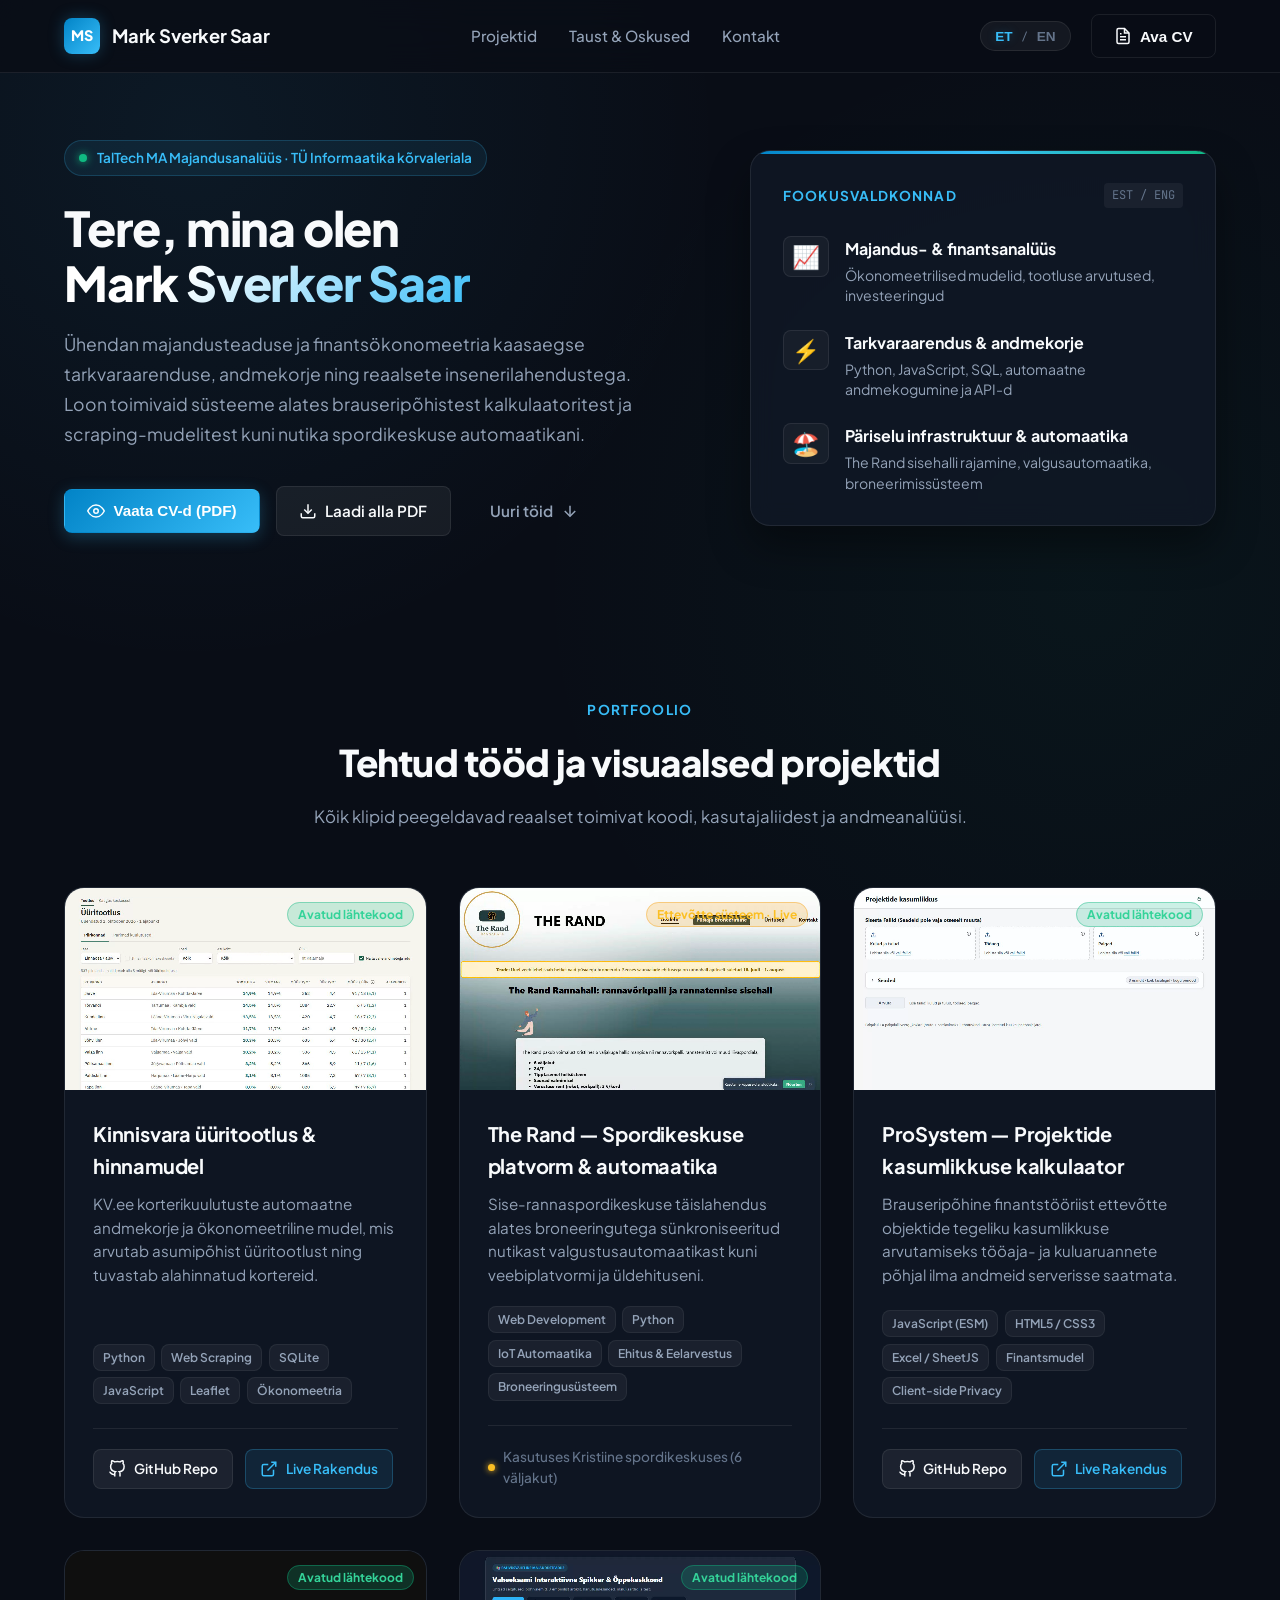
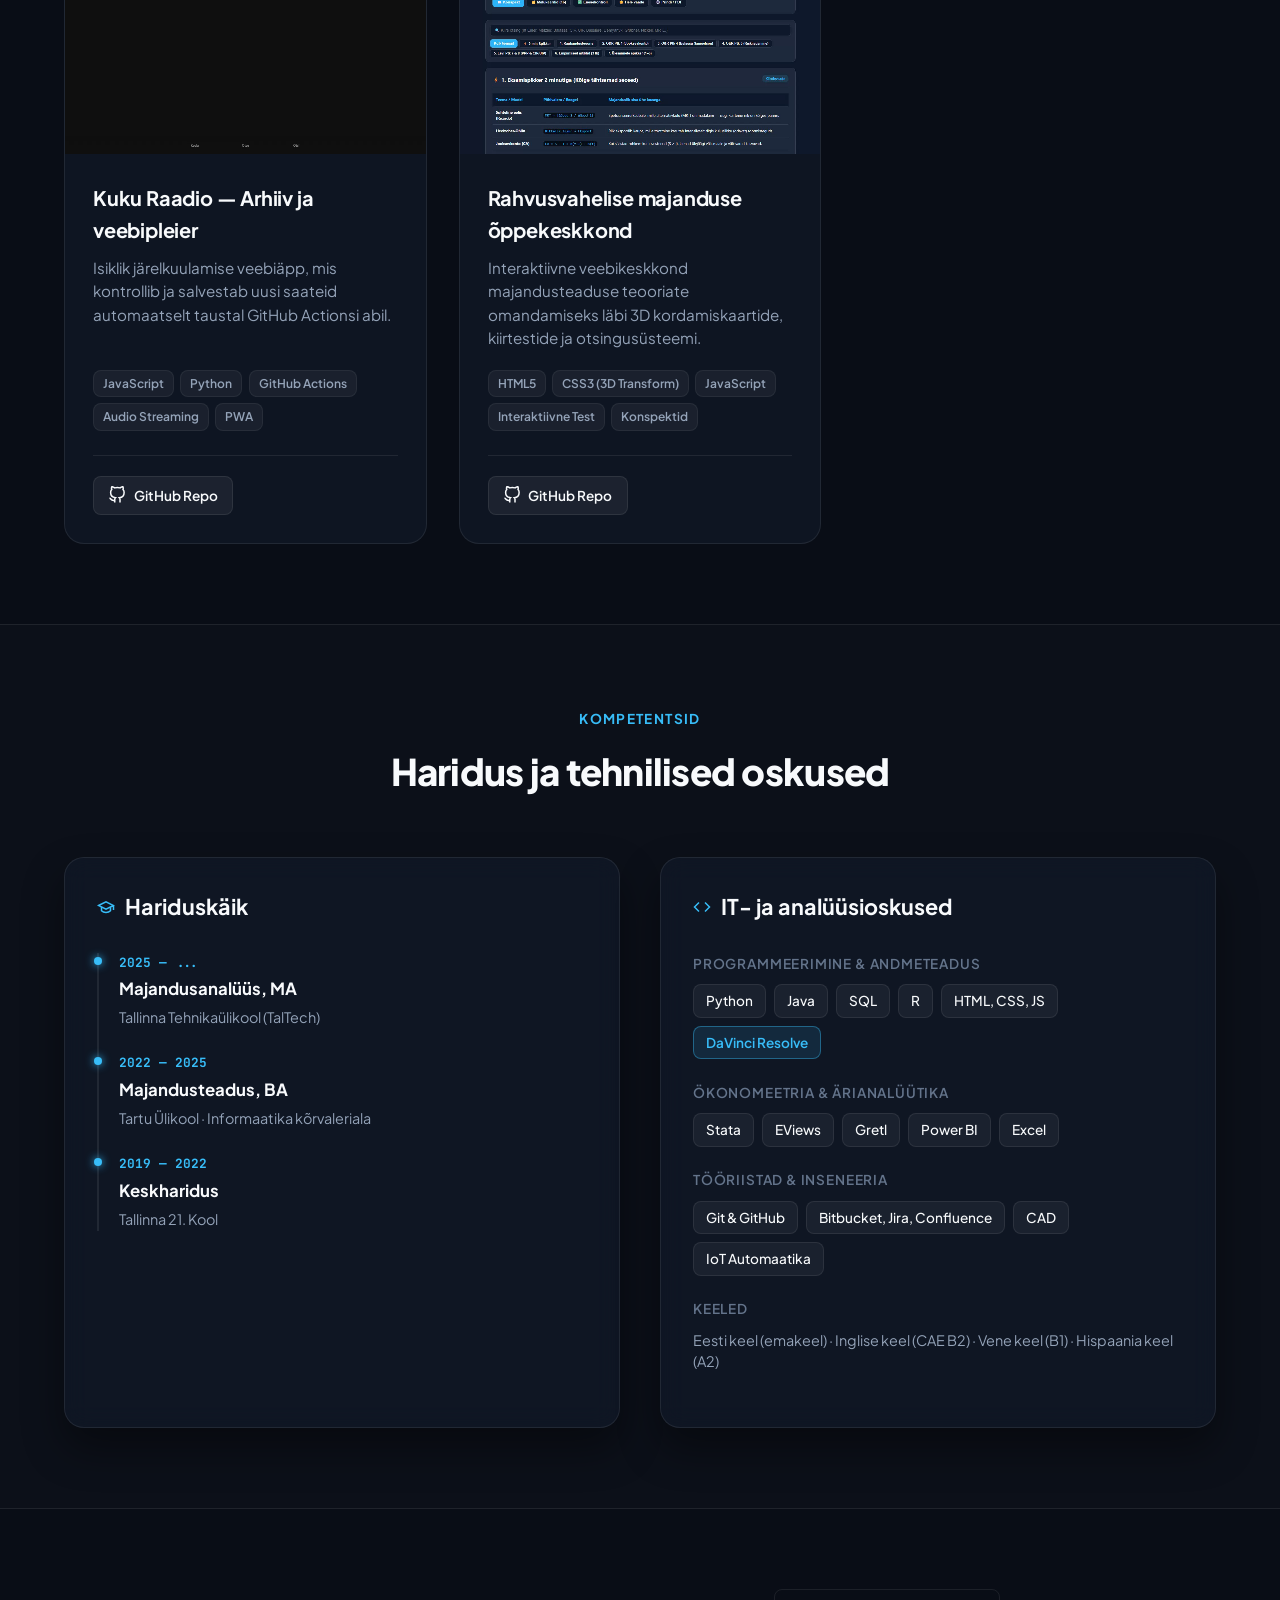
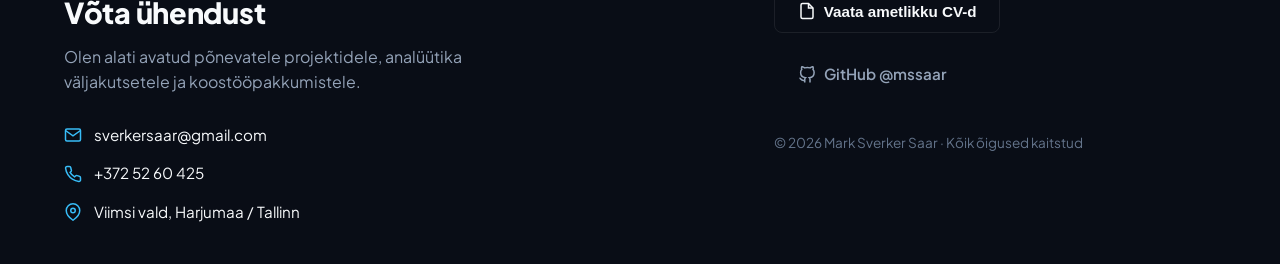
==== index.html @ cd098647 "Auto-sync (DESKTOP-F1CBJS8 2026-11-05 14:18)" ====
<!DOCTYPE html>
<html lang="et">
<head>
  <meta charset="UTF-8">
  <meta name="viewport" content="width=device-width, initial-scale=1.0">
  <meta name="description" content="Mark Sverker Saar — Majandusanalüüs, andmeteadus ja tarkvaraarendus. Portfoolio ja projektid.">
  <title>Mark Sverker Saar | Portfoolio & CV</title>
  
  <link rel="preconnect" href="https://fonts.googleapis.com">
  <link rel="preconnect" href="https://fonts.gstatic.com" crossorigin>
  <link href="https://fonts.googleapis.com/css2?family=Plus+Jakarta+Sans:wght@300;400;500;600;700;800&family=JetBrains+Mono:wght@400;500&display=swap" rel="stylesheet">
  
  <link rel="stylesheet" href="style.css">
</head>
<body>
  <!-- Header / Navigation -->
  <header class="site-header" id="navbar">
    <div class="container nav-container">
      <a href="#" class="brand-logo">
        <span class="logo-badge">MS</span>
        <span class="brand-text">Mark Sverker Saar</span>
      </a>

      <nav class="nav-links" id="navLinks">
        <a href="#projects" class="nav-link" data-i18n="navProjects">Projektid</a>
        <a href="#about" class="nav-link" data-i18n="navAbout">Taust & Oskused</a>
        <a href="#contact" class="nav-link" data-i18n="navContact">Kontakt</a>
      </nav>

      <div class="nav-actions">
        <!-- Language Switcher -->
        <div class="lang-switch" role="group" aria-label="Keelevalik">
          <button type="button" class="lang-btn active" id="btnLangET" onclick="setLanguage('et')">ET</button>
          <span class="lang-divider">/</span>
          <button type="button" class="lang-btn" id="btnLangEN" onclick="setLanguage('en')">EN</button>
        </div>

        <button type="button" class="btn btn-outline cv-nav-btn" onclick="openCvModal()">
          <svg class="icon" viewBox="0 0 24 24" fill="none" stroke="currentColor" stroke-width="2"><path d="M14 2H6a2 2 0 0 0-2 2v16a2 2 0 0 0 2 2h12a2 2 0 0 0 2-2V8z"></path><polyline points="14 2 14 8 20 8"></polyline><line x1="16" y1="13" x2="8" y2="13"></line><line x1="16" y1="17" x2="8" y2="17"></line><polyline points="10 9 9 9 8 9"></polyline></svg>
          <span data-i18n="navCv">Ava CV</span>
        </button>

        <button class="mobile-toggle" id="mobileToggle" aria-label="Menüü">
          <span></span><span></span><span></span>
        </button>
      </div>
    </div>
  </header>

  <!-- Hero Section -->
  <section class="hero-section">
    <div class="container hero-container">
      <div class="hero-content">
        <div class="status-pill">
          <span class="pulse-dot"></span>
          <span data-i18n="heroStatus">TalTech MA Majandusanalüüs · TÜ Informaatika kõrvaleriala</span>
        </div>
        
        <h1 class="hero-title">
          <span data-i18n="heroGreeting">Tere, mina olen</span><br>
          <span class="gradient-text">Mark Sverker Saar</span>
        </h1>

        <p class="hero-desc" data-i18n="heroBio">
          Ühendan majandusteaduse ja finantsökonomeetria kaasaegse tarkvaraarenduse, andmekorje ning reaalsete insenerilahendustega. Loon toimivaid süsteeme alates brauseripõhistest kalkulaatoritest ja scraping-mudelitest kuni nutika spordikeskuse automaatikani.
        </p>

        <div class="hero-cta">
          <button type="button" class="btn btn-primary" onclick="openCvModal()">
            <svg class="icon" viewBox="0 0 24 24" fill="none" stroke="currentColor" stroke-width="2"><path d="M1 12s4-8 11-8 11 8 11 8-4 8-11 8-11-8-11-8z"></path><circle cx="12" cy="12" r="3"></circle></svg>
            <span data-i18n="btnViewCv">Vaata CV-d (PDF)</span>
          </button>
          
          <a id="btnDownloadCv" href="Mark Sverker Saar CV.pdf" download class="btn btn-secondary">
            <svg class="icon" viewBox="0 0 24 24" fill="none" stroke="currentColor" stroke-width="2"><path d="M21 15v4a2 2 0 0 1-2 2H5a2 2 0 0 1-2-2v-4"></path><polyline points="7 10 12 15 17 10"></polyline><line x1="12" y1="15" x2="12" y2="3"></line></svg>
            <span data-i18n="btnDownloadCv">Laadi alla PDF</span>
          </a>

          <a href="#projects" class="btn btn-ghost">
            <span data-i18n="btnExploreProjects">Uuri töid</span>
            <svg class="icon" viewBox="0 0 24 24" fill="none" stroke="currentColor" stroke-width="2"><line x1="12" y1="5" x2="12" y2="19"></line><polyline points="19 12 12 19 5 12"></polyline></svg>
          </a>
        </div>
      </div>

      <!-- Quick Metrics Card -->
      <div class="hero-visual">
        <div class="glass-card stat-hero-card">
          <div class="stat-header">
            <span class="stat-tag" data-i18n="heroCardFocus">Fookusvaldkonnad</span>
            <span class="code-badge">EST / ENG</span>
          </div>
          <ul class="focus-list">
            <li>
              <div class="focus-icon">📈</div>
              <div>
                <strong data-i18n="focus1Title">Majandus- & finantsanalüüs</strong>
                <p data-i18n="focus1Desc">Ökonomeetrilised mudelid, tootluse arvutused, investeeringud</p>
              </div>
            </li>
            <li>
              <div class="focus-icon">⚡</div>
              <div>
                <strong data-i18n="focus2Title">Tarkvaraarendus & andmekorje</strong>
                <p data-i18n="focus2Desc">Python, JavaScript, SQL, automaatne andmekogumine ja API-d</p>
              </div>
            </li>
            <li>
              <div class="focus-icon">🏖️</div>
              <div>
                <strong data-i18n="focus3Title">Päriselu infrastruktuur & automaatika</strong>
                <p data-i18n="focus3Desc">The Rand sisehalli rajamine, valgusautomaatika, broneerimissüsteem</p>
              </div>
            </li>
          </ul>
        </div>
      </div>
    </div>
  </section>

  <!-- Projects Showcase Section -->
  <section class="projects-section" id="projects">
    <div class="container">
      <div class="section-header">
        <span class="section-tag" data-i18n="projSectionTag">Portfoolio</span>
        <h2 class="section-title" data-i18n="projSectionTitle">Tehtud tööd ja visuaalsed projektid</h2>
        <p class="section-subtitle" data-i18n="projSectionSubtitle">Kõik klipid peegeldavad reaalset toimivat koodi, kasutajaliidest ja andmeanalüüsi.</p>
      </div>

      <div class="projects-grid">

        <!-- 1. Kinnisvara üüritootlus -->
        <article class="project-card">
          <div class="project-media">
            <video autoplay loop muted playsinline poster="assets/videos/kinnisvara_tootlus_thumb.jpg">
              <source src="assets/videos/kinnisvara_tootlus.webm" type="video/webm">
              <source src="assets/videos/kinnisvara_tootlus.mp4" type="video/mp4">
            </video>
            <div class="media-overlay">
              <span class="badge badge-public" data-i18n="badgePublic">Avatud lähtekood</span>
            </div>
          </div>
          <div class="project-body">
            <h3 class="project-title" data-i18n="p1Title">Kinnisvara üüritootlus & hinnamudel</h3>
            <p class="project-desc" data-i18n="p1Desc">
              KV.ee korterikuulutuste automaatne andmekorje ja ökonomeetriline mudel, mis arvutab asumipõhist üüritootlust ning tuvastab alahinnatud kortereid.
            </p>
            <div class="tech-stack">
              <span class="tech-pill">Python</span>
              <span class="tech-pill">Web Scraping</span>
              <span class="tech-pill">SQLite</span>
              <span class="tech-pill">JavaScript</span>
              <span class="tech-pill">Leaflet</span>
              <span class="tech-pill">Ökonomeetria</span>
            </div>
            <div class="project-links">
              <a href="https://github.com/mssaar/kinnisvara-tootlus" target="_blank" rel="noopener noreferrer" class="card-btn card-btn-primary">
                <svg class="icon" viewBox="0 0 24 24" fill="none" stroke="currentColor" stroke-width="2"><path d="M9 19c-5 1.5-5-2.5-7-3m14 6v-3.87a3.37 3.37 0 0 0-.94-2.61c3.14-.35 6.44-1.54 6.44-7A5.44 5.44 0 0 0 20 4.77 5.07 5.07 0 0 0 19.91 1S18.73.65 16 2.48a13.38 13.38 0 0 0-7 0C6.27.65 5.09 1 5.09 1A5.07 5.07 0 0 0 5 4.77a5.44 5.44 0 0 0-1.5 3.78c0 5.42 3.3 6.61 6.44 7A3.37 3.37 0 0 0 9 18.13V22"></path></svg>
                <span>GitHub Repo</span>
              </a>
              <a href="https://mssaar.github.io/kinnisvara-tootlus/" target="_blank" rel="noopener noreferrer" class="card-btn card-btn-secondary">
                <svg class="icon" viewBox="0 0 24 24" fill="none" stroke="currentColor" stroke-width="2"><path d="M18 13v6a2 2 0 0 1-2 2H5a2 2 0 0 1-2-2V8a2 2 0 0 1 2-2h6"></path><polyline points="15 3 21 3 21 9"></polyline><line x1="10" y1="14" x2="21" y2="3"></line></svg>
                <span data-i18n="btnLiveDemo">Live Rakendus</span>
              </a>
            </div>
          </div>
        </article>

        <!-- 2. The Rand Rannahall -->
        <article class="project-card">
          <div class="project-media">
            <video autoplay loop muted playsinline poster="assets/videos/the_rand_thumb.jpg">
              <source src="assets/videos/the_rand.webm" type="video/webm">
              <source src="assets/videos/the_rand.mp4" type="video/mp4">
            </video>
            <div class="media-overlay">
              <span class="badge badge-private" data-i18n="badgePrivate">Ettevõtte süsteem · Live</span>
            </div>
          </div>
          <div class="project-body">
            <h3 class="project-title" data-i18n="p2Title">The Rand — Spordikeskuse platvorm & automaatika</h3>
            <p class="project-desc" data-i18n="p2Desc">
              Sise-rannaspordikeskuse täislahendus alates broneeringutega sünkroniseeritud nutikast valgustusautomaatikast kuni veebiplatvormi ja üldehituseni.
            </p>
            <div class="tech-stack">
              <span class="tech-pill">Web Development</span>
              <span class="tech-pill">Python</span>
              <span class="tech-pill">IoT Automaatika</span>
              <span class="tech-pill">Ehitus & Eelarvestus</span>
              <span class="tech-pill">Broneeringusüsteem</span>
            </div>
            <div class="project-links">
              <span class="status-indicator">
                <span class="dot-live"></span>
                <span data-i18n="theRandLive">Kasutuses Kristiine spordikeskuses (6 väljakut)</span>
              </span>
            </div>
          </div>
        </article>

        <!-- 3. ProSystem projektide kasumlikkus -->
        <article class="project-card">
          <div class="project-media">
            <video autoplay loop muted playsinline poster="assets/videos/prosystem_thumb.jpg">
              <source src="assets/videos/prosystem.webm" type="video/webm">
              <source src="assets/videos/prosystem.mp4" type="video/mp4">
            </video>
            <div class="media-overlay">
              <span class="badge badge-public" data-i18n="badgePublic">Avatud lähtekood</span>
            </div>
          </div>
          <div class="project-body">
            <h3 class="project-title" data-i18n="p3Title">ProSystem — Projektide kasumlikkuse kalkulaator</h3>
            <p class="project-desc" data-i18n="p3Desc">
              Brauseripõhine finantstööriist ettevõtte objektide tegeliku kasumlikkuse arvutamiseks tööaja- ja kuluaruannete põhjal ilma andmeid serverisse saatmata.
            </p>
            <div class="tech-stack">
              <span class="tech-pill">JavaScript (ESM)</span>
              <span class="tech-pill">HTML5 / CSS3</span>
              <span class="tech-pill">Excel / SheetJS</span>
              <span class="tech-pill">Finantsmudel</span>
              <span class="tech-pill">Client-side Privacy</span>
            </div>
            <div class="project-links">
              <a href="https://github.com/mssaar/prosystem-projektide-kasumlikkus" target="_blank" rel="noopener noreferrer" class="card-btn card-btn-primary">
                <svg class="icon" viewBox="0 0 24 24" fill="none" stroke="currentColor" stroke-width="2"><path d="M9 19c-5 1.5-5-2.5-7-3m14 6v-3.87a3.37 3.37 0 0 0-.94-2.61c3.14-.35 6.44-1.54 6.44-7A5.44 5.44 0 0 0 20 4.77 5.07 5.07 0 0 0 19.91 1S18.73.65 16 2.48a13.38 13.38 0 0 0-7 0C6.27.65 5.09 1 5.09 1A5.07 5.07 0 0 0 5 4.77a5.44 5.44 0 0 0-1.5 3.78c0 5.42 3.3 6.61 6.44 7A3.37 3.37 0 0 0 9 18.13V22"></path></svg>
                <span>GitHub Repo</span>
              </a>
              <a href="https://mssaar.github.io/prosystem-projektide-kasumlikkus/" target="_blank" rel="noopener noreferrer" class="card-btn card-btn-secondary">
                <svg class="icon" viewBox="0 0 24 24" fill="none" stroke="currentColor" stroke-width="2"><path d="M18 13v6a2 2 0 0 1-2 2H5a2 2 0 0 1-2-2V8a2 2 0 0 1 2-2h6"></path><polyline points="15 3 21 3 21 9"></polyline><line x1="10" y1="14" x2="21" y2="3"></line></svg>
                <span data-i18n="btnLiveDemo">Live Rakendus</span>
              </a>
            </div>
          </div>
        </article>

        <!-- 4. Kuku Raadio arhiiv -->
        <article class="project-card">
          <div class="project-media">
            <video autoplay loop muted playsinline poster="assets/videos/kuku_raadio_thumb.jpg">
              <source src="assets/videos/kuku_raadio.webm" type="video/webm">
              <source src="assets/videos/kuku_raadio.mp4" type="video/mp4">
            </video>
            <div class="media-overlay">
              <span class="badge badge-public" data-i18n="badgePublic">Avatud lähtekood</span>
            </div>
          </div>
          <div class="project-body">
            <h3 class="project-title" data-i18n="p4Title">Kuku Raadio — Arhiiv ja veebipleier</h3>
            <p class="project-desc" data-i18n="p4Desc">
              Isiklik järelkuulamise veebiäpp, mis kontrollib ja salvestab uusi saateid automaatselt taustal GitHub Actionsi abil.
            </p>
            <div class="tech-stack">
              <span class="tech-pill">JavaScript</span>
              <span class="tech-pill">Python</span>
              <span class="tech-pill">GitHub Actions</span>
              <span class="tech-pill">Audio Streaming</span>
              <span class="tech-pill">PWA</span>
            </div>
            <div class="project-links">
              <a href="https://github.com/mssaar/kuku-raadio" target="_blank" rel="noopener noreferrer" class="card-btn card-btn-primary">
                <svg class="icon" viewBox="0 0 24 24" fill="none" stroke="currentColor" stroke-width="2"><path d="M9 19c-5 1.5-5-2.5-7-3m14 6v-3.87a3.37 3.37 0 0 0-.94-2.61c3.14-.35 6.44-1.54 6.44-7A5.44 5.44 0 0 0 20 4.77 5.07 5.07 0 0 0 19.91 1S18.73.65 16 2.48a13.38 13.38 0 0 0-7 0C6.27.65 5.09 1 5.09 1A5.07 5.07 0 0 0 5 4.77a5.44 5.44 0 0 0-1.5 3.78c0 5.42 3.3 6.61 6.44 7A3.37 3.37 0 0 0 9 18.13V22"></path></svg>
                <span>GitHub Repo</span>
              </a>
            </div>
          </div>
        </article>

        <!-- 5. Rahvusvaheline majandus -->
        <article class="project-card">
          <div class="project-media">
            <video autoplay loop muted playsinline poster="assets/videos/international_economics_thumb.jpg">
              <source src="assets/videos/international_economics.webm" type="video/webm">
              <source src="assets/videos/international_economics.mp4" type="video/mp4">
            </video>
            <div class="media-overlay">
              <span class="badge badge-public" data-i18n="badgePublic">Avatud lähtekood</span>
            </div>
          </div>
          <div class="project-body">
            <h3 class="project-title" data-i18n="p5Title">Rahvusvahelise majanduse õppekeskkond</h3>
            <p class="project-desc" data-i18n="p5Desc">
              Interaktiivne veebikeskkond majandusteaduse teooriate omandamiseks läbi 3D kordamiskaartide, kiirtestide ja otsingusüsteemi.
            </p>
            <div class="tech-stack">
              <span class="tech-pill">HTML5</span>
              <span class="tech-pill">CSS3 (3D Transform)</span>
              <span class="tech-pill">JavaScript</span>
              <span class="tech-pill">Interaktiivne Test</span>
              <span class="tech-pill">Konspektid</span>
            </div>
            <div class="project-links">
              <a href="https://github.com/mssaar/International-Economics" target="_blank" rel="noopener noreferrer" class="card-btn card-btn-primary">
                <svg class="icon" viewBox="0 0 24 24" fill="none" stroke="currentColor" stroke-width="2"><path d="M9 19c-5 1.5-5-2.5-7-3m14 6v-3.87a3.37 3.37 0 0 0-.94-2.61c3.14-.35 6.44-1.54 6.44-7A5.44 5.44 0 0 0 20 4.77 5.07 5.07 0 0 0 19.91 1S18.73.65 16 2.48a13.38 13.38 0 0 0-7 0C6.27.65 5.09 1 5.09 1A5.07 5.07 0 0 0 5 4.77a5.44 5.44 0 0 0-1.5 3.78c0 5.42 3.3 6.61 6.44 7A3.37 3.37 0 0 0 9 18.13V22"></path></svg>
                <span>GitHub Repo</span>
              </a>
            </div>
          </div>
        </article>

      </div>
    </div>
  </section>

  <!-- Background, Skills & Education -->
  <section class="about-section" id="about">
    <div class="container">
      <div class="section-header">
        <span class="section-tag" data-i18n="aboutTag">Kompetentsid</span>
        <h2 class="section-title" data-i18n="aboutTitle">Haridus ja tehnilised oskused</h2>
      </div>

      <div class="about-grid">
        <!-- Education Card -->
        <div class="glass-card about-card">
          <h3 class="about-card-title">
            <svg class="icon" viewBox="0 0 24 24" fill="none" stroke="currentColor" stroke-width="2"><path d="M22 10v6M2 10l10-5 10 5-10 5z"></path><path d="M6 12v5c3 3 9 3 12 0v-5"></path></svg>
            <span data-i18n="eduTitle">Hariduskäik</span>
          </h3>
          <div class="timeline">
            <div class="timeline-item">
              <div class="timeline-year">2025 — ...</div>
              <h4 data-i18n="edu1Degree">Majandusanalüüs, MA</h4>
              <p class="timeline-place">Tallinna Tehnikaülikool (TalTech)</p>
            </div>
            <div class="timeline-item">
              <div class="timeline-year">2022 — 2025</div>
              <h4 data-i18n="edu2Degree">Majandusteadus, BA</h4>
              <p class="timeline-place" data-i18n="edu2Place">Tartu Ülikool · Informaatika kõrvaleriala</p>
            </div>
            <div class="timeline-item">
              <div class="timeline-year">2019 — 2022</div>
              <h4 data-i18n="edu3School">Keskharidus</h4>
              <p class="timeline-place">Tallinna 21. Kool</p>
            </div>
          </div>
        </div>

        <!-- Skills Card -->
        <div class="glass-card about-card">
          <h3 class="about-card-title">
            <svg class="icon" viewBox="0 0 24 24" fill="none" stroke="currentColor" stroke-width="2"><polyline points="16 18 22 12 16 6"></polyline><polyline points="8 6 2 12 8 18"></polyline></svg>
            <span data-i18n="skillsTitle">IT- ja analüüsioskused</span>
          </h3>
          
          <div class="skills-block">
            <h5 data-i18n="skillCatProg">Programmeerimine & Andmeteadus</h5>
            <div class="skill-tags">
              <span class="skill-chip">Python</span>
              <span class="skill-chip">Java</span>
              <span class="skill-chip">SQL</span>
              <span class="skill-chip">R</span>
              <span class="skill-chip">HTML, CSS, JS</span>
              <span class="skill-chip highlight">DaVinci Resolve</span>
            </div>
          </div>

          <div class="skills-block">
            <h5 data-i18n="skillCatEcon">Ökonomeetria & Ärianalüütika</h5>
            <div class="skill-tags">
              <span class="skill-chip">Stata</span>
              <span class="skill-chip">EViews</span>
              <span class="skill-chip">Gretl</span>
              <span class="skill-chip">Power BI</span>
              <span class="skill-chip">Excel</span>
            </div>
          </div>

          <div class="skills-block">
            <h5 data-i18n="skillCatTools">Tööriistad & Inseneeria</h5>
            <div class="skill-tags">
              <span class="skill-chip">Git & GitHub</span>
              <span class="skill-chip">Bitbucket, Jira, Confluence</span>
              <span class="skill-chip">CAD</span>
              <span class="skill-chip">IoT Automaatika</span>
            </div>
          </div>

          <div class="skills-block">
            <h5 data-i18n="skillCatLang">Keeled</h5>
            <p class="lang-text" data-i18n="langList">Eesti keel (emakeel) · Inglise keel (CAE B2) · Vene keel (B1) · Hispaania keel (A2)</p>
          </div>
        </div>
      </div>
    </div>
  </section>

  <!-- Contact Footer -->
  <footer class="site-footer" id="contact">
    <div class="container footer-container">
      <div class="footer-left">
        <h3 class="footer-heading" data-i18n="footerHeading">Võta ühendust</h3>
        <p class="footer-sub" data-i18n="footerSub">Olen alati avatud põnevatele projektidele, analüütika väljakutsetele ja koostööpakkumistele.</p>
        
        <div class="contact-items">
          <a href="mailto:sverkersaar@gmail.com" class="contact-link">
            <svg class="icon" viewBox="0 0 24 24" fill="none" stroke="currentColor" stroke-width="2"><path d="M4 4h16c1.1 0 2 .9 2 2v12c0 1.1-.9 2-2 2H4c-1.1 0-2-.9-2-2V6c0-1.1.9-2 2-2z"></path><polyline points="22,6 12,13 2,6"></polyline></svg>
            <span>sverkersaar@gmail.com</span>
          </a>
          <a href="tel:+3725260425" class="contact-link">
            <svg class="icon" viewBox="0 0 24 24" fill="none" stroke="currentColor" stroke-width="2"><path d="M22 16.92v3a2 2 0 0 1-2.18 2 19.79 19.79 0 0 1-8.63-3.07 19.5 19.5 0 0 1-6-6 19.79 19.79 0 0 1-3.07-8.67A2 2 0 0 1 4.11 2h3a2 2 0 0 1 2 1.72 12.84 12.84 0 0 0 .7 2.81 2 2 0 0 1-.45 2.11L8.09 9.91a16 16 0 0 0 6 6l1.27-1.27a2 2 0 0 1 2.11-.45 12.84 12.84 0 0 0 2.81.7A2 2 0 0 1 22 16.92z"></path></svg>
            <span>+372 52 60 425</span>
          </a>
          <span class="contact-link">
            <svg class="icon" viewBox="0 0 24 24" fill="none" stroke="currentColor" stroke-width="2"><path d="M21 10c0 7-9 13-9 13s-9-6-9-13a9 9 0 0 1 18 0z"></path><circle cx="12" cy="10" r="3"></circle></svg>
            <span>Viimsi vald, Harjumaa / Tallinn</span>
          </span>
        </div>
      </div>

      <div class="footer-right">
        <div class="footer-buttons">
          <button type="button" class="btn btn-outline" onclick="openCvModal()">
            <svg class="icon" viewBox="0 0 24 24" fill="none" stroke="currentColor" stroke-width="2"><path d="M14 2H6a2 2 0 0 0-2 2v16a2 2 0 0 0 2 2h12a2 2 0 0 0 2-2V8z"></path><polyline points="14 2 14 8 20 8"></polyline></svg>
            <span data-i18n="footerViewCv">Vaata ametlikku CV-d</span>
          </button>
          <a href="https://github.com/mssaar" target="_blank" rel="noopener noreferrer" class="btn btn-ghost">
            <svg class="icon" viewBox="0 0 24 24" fill="none" stroke="currentColor" stroke-width="2"><path d="M9 19c-5 1.5-5-2.5-7-3m14 6v-3.87a3.37 3.37 0 0 0-.94-2.61c3.14-.35 6.44-1.54 6.44-7A5.44 5.44 0 0 0 20 4.77 5.07 5.07 0 0 0 19.91 1S18.73.65 16 2.48a13.38 13.38 0 0 0-7 0C6.27.65 5.09 1 5.09 1A5.07 5.07 0 0 0 5 4.77a5.44 5.44 0 0 0-1.5 3.78c0 5.42 3.3 6.61 6.44 7A3.37 3.37 0 0 0 9 18.13V22"></path></svg>
            <span>GitHub @mssaar</span>
          </a>
        </div>
        <p class="copyright">© 2026 Mark Sverker Saar · Kõik õigused kaitstud</p>
      </div>
    </div>
  </footer>

  <!-- CV Interactive Modal -->
  <div class="modal-backdrop" id="cvModal" onclick="handleBackdropClick(event)">
    <div class="modal-dialog">
      <div class="modal-header">
        <div class="modal-title-group">
          <h3 class="modal-title" id="cvModalTitle">Mark Sverker Saar — Curriculum Vitae</h3>
          <span class="modal-badge" id="cvModalLangBadge">Eesti keel (1 lk)</span>
        </div>
        
        <div class="modal-actions">
          <div class="modal-lang-toggle">
            <button type="button" class="btn-sub active" id="modalCvEt" onclick="switchCvLang('et')">ET</button>
            <button type="button" class="btn-sub" id="modalCvEn" onclick="switchCvLang('en')">EN</button>
          </div>

          <a id="modalDownloadBtn" href="Mark Sverker Saar CV.pdf" download class="btn-icon" title="Laadi alla PDF">
            <svg class="icon" viewBox="0 0 24 24" fill="none" stroke="currentColor" stroke-width="2"><path d="M21 15v4a2 2 0 0 1-2 2H5a2 2 0 0 1-2-2v-4"></path><polyline points="7 10 12 15 17 10"></polyline><line x1="12" y1="15" x2="12" y2="3"></line></svg>
          </a>

          <button type="button" class="btn-icon close-btn" onclick="closeCvModal()" title="Sulge">
            <svg class="icon" viewBox="0 0 24 24" fill="none" stroke="currentColor" stroke-width="2"><line x1="18" y1="6" x2="6" y2="18"></line><line x1="6" y1="6" x2="18" y2="18"></line></svg>
          </button>
        </div>
      </div>

      <div class="modal-body">
        <iframe id="cvIframe" src="Mark Sverker Saar CV.pdf" title="CV Eelvaade"></iframe>
      </div>
    </div>
  </div>

  <script src="app.js"></script>
</body>
</html>
---- style.css ----
/* ==========================================================================
   Mark Sverker Saar — Portfolio & Showcase Stylesheet
   Modern Glassmorphism & High-Performance Visual Layout
   ========================================================================== */

:root {
  --bg-dark: #090d16;
  --bg-card: rgba(17, 24, 39, 0.75);
  --bg-card-hover: rgba(30, 41, 59, 0.85);
  --border-subtle: rgba(255, 255, 255, 0.08);
  --border-hover: rgba(56, 189, 248, 0.3);
  
  --primary: #38bdf8;
  --primary-hover: #0284c7;
  --primary-glow: rgba(56, 189, 248, 0.25);
  --accent: #10b981;
  --accent-glow: rgba(16, 185, 129, 0.2);
  
  --text-main: #f8fafc;
  --text-muted: #94a3b8;
  --text-dim: #64748b;
  
  --font-sans: 'Plus Jakarta Sans', -apple-system, BlinkMacSystemFont, 'Segoe UI', Roboto, sans-serif;
  --font-mono: 'JetBrains Mono', monospace;
  
  --radius-sm: 8px;
  --radius-md: 14px;
  --radius-lg: 20px;
  --radius-full: 9999px;
  
  --transition: all 0.25s cubic-bezier(0.16, 1, 0.3, 1);
}

*, *::before, *::after {
  box-sizing: border-box;
  margin: 0;
  padding: 0;
}

html {
  scroll-behavior: smooth;
  font-family: var(--font-sans);
  background-color: var(--bg-dark);
  color: var(--text-main);
  line-height: 1.6;
}

body {
  min-height: 100vh;
  position: relative;
  overflow-x: hidden;
  background-image: 
    radial-gradient(circle at 15% 15%, rgba(56, 189, 248, 0.07) 0%, transparent 40%),
    radial-gradient(circle at 85% 65%, rgba(16, 185, 129, 0.05) 0%, transparent 45%);
  background-attachment: fixed;
}

.container {
  width: 100%;
  max-width: 1200px;
  margin: 0 auto;
  padding: 0 1.5rem;
}

/* ==========================================================================
   Header & Navbar
   ========================================================================== */

.site-header {
  position: fixed;
  top: 0;
  left: 0;
  right: 0;
  z-index: 100;
  backdrop-filter: blur(16px);
  -webkit-backdrop-filter: blur(16px);
  background: rgba(9, 13, 22, 0.8);
  border-bottom: 1px solid var(--border-subtle);
  transition: var(--transition);
}

.nav-container {
  display: flex;
  align-items: center;
  justify-content: space-between;
  height: 72px;
}

.brand-logo {
  display: flex;
  align-items: center;
  gap: 0.75rem;
  text-decoration: none;
  color: var(--text-main);
  font-weight: 700;
  font-size: 1.15rem;
  letter-spacing: -0.01em;
}

.logo-badge {
  display: inline-flex;
  align-items: center;
  justify-content: center;
  width: 36px;
  height: 36px;
  border-radius: var(--radius-sm);
  background: linear-gradient(135deg, #0284c7, #38bdf8);
  color: #fff;
  font-weight: 800;
  font-size: 0.9rem;
  box-shadow: 0 0 16px var(--primary-glow);
}

.brand-text {
  transition: var(--transition);
}

.brand-logo:hover .brand-text {
  color: var(--primary);
}

.nav-links {
  display: flex;
  align-items: center;
  gap: 2rem;
}

.nav-link {
  text-decoration: none;
  color: var(--text-muted);
  font-size: 0.95rem;
  font-weight: 500;
  transition: var(--transition);
  position: relative;
  padding: 0.25rem 0;
}

.nav-link:hover, .nav-link.active {
  color: var(--text-main);
}

.nav-link::after {
  content: '';
  position: absolute;
  bottom: 0;
  left: 0;
  width: 0;
  height: 2px;
  background: var(--primary);
  transition: var(--transition);
  border-radius: var(--radius-full);
}

.nav-link:hover::after {
  width: 100%;
}

.nav-actions {
  display: flex;
  align-items: center;
  gap: 1.25rem;
}

/* Language Switcher */
.lang-switch {
  display: flex;
  align-items: center;
  gap: 0.35rem;
  background: rgba(255, 255, 255, 0.05);
  padding: 4px 10px;
  border-radius: var(--radius-full);
  border: 1px solid var(--border-subtle);
}

.lang-btn {
  background: none;
  border: none;
  color: var(--text-dim);
  font-size: 0.85rem;
  font-weight: 700;
  cursor: pointer;
  padding: 2px 4px;
  border-radius: 4px;
  transition: var(--transition);
}

.lang-btn.active {
  color: var(--primary);
  text-shadow: 0 0 10px var(--primary-glow);
}

.lang-btn:hover:not(.active) {
  color: var(--text-main);
}

.lang-divider {
  color: var(--text-dim);
  font-size: 0.75rem;
}

.cv-nav-btn {
  display: inline-flex;
  padding: 0.5rem 1rem;
  font-size: 0.85rem;
}

.mobile-toggle {
  display: none;
  flex-direction: column;
  gap: 5px;
  background: none;
  border: none;
  cursor: pointer;
  padding: 6px;
}

.mobile-toggle span {
  width: 22px;
  height: 2px;
  background: var(--text-main);
  border-radius: 2px;
  transition: var(--transition);
}

/* ==========================================================================
   Buttons & Micro-Components
   ========================================================================== */

.btn {
  display: inline-flex;
  align-items: center;
  justify-content: center;
  gap: 0.5rem;
  padding: 0.75rem 1.4rem;
  border-radius: var(--radius-sm);
  font-size: 0.95rem;
  font-weight: 600;
  text-decoration: none;
  cursor: pointer;
  transition: var(--transition);
  border: 1px solid transparent;
}

.btn-primary {
  background: linear-gradient(135deg, #0284c7, #38bdf8);
  color: #fff;
  box-shadow: 0 4px 16px var(--primary-glow);
}

.btn-primary:hover {
  transform: translateY(-2px);
  box-shadow: 0 6px 20px rgba(56, 189, 248, 0.4);
}

.btn-secondary {
  background: rgba(255, 255, 255, 0.06);
  color: var(--text-main);
  border: 1px solid var(--border-subtle);
}

.btn-secondary:hover {
  background: rgba(255, 255, 255, 0.12);
  border-color: rgba(255, 255, 255, 0.2);
  transform: translateY(-2px);
}

.btn-outline {
  background: transparent;
  color: var(--text-main);
  border: 1px solid var(--border-subtle);
}

.btn-outline:hover {
  border-color: var(--primary);
  color: var(--primary);
  background: rgba(56, 189, 248, 0.05);
}

.btn-ghost {
  background: transparent;
  color: var(--text-muted);
}

.btn-ghost:hover {
  color: var(--text-main);
  transform: translateY(-2px);
}

.icon {
  width: 18px;
  height: 18px;
}

/* ==========================================================================
   Hero Section
   ========================================================================== */

.hero-section {
  padding: 140px 0 80px 0;
  position: relative;
}

.hero-container {
  display: grid;
  grid-template-columns: 1.15fr 0.85fr;
  gap: 3.5rem;
  align-items: center;
}

.status-pill {
  display: inline-flex;
  align-items: center;
  gap: 0.6rem;
  padding: 6px 14px;
  border-radius: var(--radius-full);
  background: rgba(56, 189, 248, 0.08);
  border: 1px solid rgba(56, 189, 248, 0.2);
  color: var(--primary);
  font-size: 0.85rem;
  font-weight: 600;
  margin-bottom: 1.5rem;
}

.pulse-dot {
  width: 8px;
  height: 8px;
  border-radius: 50%;
  background-color: var(--accent);
  box-shadow: 0 0 8px var(--accent);
  animation: pulse 2s infinite;
}

@keyframes pulse {
  0%, 100% { opacity: 1; transform: scale(1); }
  50% { opacity: 0.4; transform: scale(0.85); }
}

.hero-title {
  font-size: 3rem;
  font-weight: 800;
  line-height: 1.15;
  letter-spacing: -0.025em;
  margin-bottom: 1.25rem;
}

.gradient-text {
  background: linear-gradient(135deg, #ffffff 30%, #38bdf8 100%);
  -webkit-background-clip: text;
  -webkit-text-fill-color: transparent;
}

.hero-desc {
  color: var(--text-muted);
  font-size: 1.1rem;
  line-height: 1.7;
  margin-bottom: 2.25rem;
  max-width: 580px;
}

.hero-cta {
  display: flex;
  flex-wrap: wrap;
  gap: 1rem;
  align-items: center;
}

/* Hero Stat Card */
.glass-card {
  background: var(--bg-card);
  backdrop-filter: blur(12px);
  -webkit-backdrop-filter: blur(12px);
  border: 1px solid var(--border-subtle);
  border-radius: var(--radius-lg);
  padding: 2rem;
  box-shadow: 0 20px 40px rgba(0, 0, 0, 0.4);
}

.stat-hero-card {
  position: relative;
  overflow: hidden;
}

.stat-hero-card::before {
  content: '';
  position: absolute;
  top: 0;
  left: 0;
  right: 0;
  height: 3px;
  background: linear-gradient(90deg, #0284c7, #38bdf8, #10b981);
}

.stat-header {
  display: flex;
  justify-content: space-between;
  align-items: center;
  margin-bottom: 1.75rem;
}

.stat-tag {
  font-size: 0.85rem;
  font-weight: 700;
  text-transform: uppercase;
  letter-spacing: 0.08em;
  color: var(--primary);
}

.code-badge {
  font-family: var(--font-mono);
  font-size: 0.75rem;
  padding: 3px 8px;
  border-radius: 4px;
  background: rgba(255, 255, 255, 0.05);
  color: var(--text-dim);
}

.focus-list {
  list-style: none;
  display: flex;
  flex-direction: column;
  gap: 1.5rem;
}

.focus-list li {
  display: flex;
  gap: 1rem;
  align-items: flex-start;
}

.focus-icon {
  font-size: 1.4rem;
  line-height: 1;
  padding: 8px;
  background: rgba(255, 255, 255, 0.04);
  border-radius: var(--radius-sm);
  border: 1px solid var(--border-subtle);
}

.focus-list strong {
  display: block;
  font-size: 1rem;
  color: var(--text-main);
  margin-bottom: 0.2rem;
}

.focus-list p {
  font-size: 0.88rem;
  color: var(--text-muted);
  line-height: 1.45;
}

/* ==========================================================================
   Projects Section
   ========================================================================== */

.projects-section {
  padding: 80px 0;
}

.section-header {
  text-align: center;
  max-width: 700px;
  margin: 0 auto 3.5rem auto;
}

.section-tag {
  display: inline-block;
  font-size: 0.85rem;
  font-weight: 700;
  text-transform: uppercase;
  letter-spacing: 0.1em;
  color: var(--primary);
  margin-bottom: 0.75rem;
}

.section-title {
  font-size: 2.3rem;
  font-weight: 800;
  letter-spacing: -0.02em;
  margin-bottom: 0.75rem;
}

.section-subtitle {
  color: var(--text-muted);
  font-size: 1.05rem;
}

.projects-grid {
  display: grid;
  grid-template-columns: repeat(auto-fit, minmax(360px, 1fr));
  gap: 2rem;
}

/* Project Card */
.project-card {
  background: var(--bg-card);
  border: 1px solid var(--border-subtle);
  border-radius: var(--radius-lg);
  overflow: hidden;
  display: flex;
  flex-direction: column;
  transition: var(--transition);
  position: relative;
}

.project-card:hover {
  transform: translateY(-6px);
  border-color: var(--border-hover);
  box-shadow: 0 20px 40px rgba(0, 0, 0, 0.5), 0 0 24px var(--primary-glow);
}

.project-media {
  position: relative;
  width: 100%;
  aspect-ratio: 16 / 9;
  background: #000;
  overflow: hidden;
}

.project-media video {
  width: 100%;
  height: 100%;
  object-fit: cover;
  display: block;
  transition: transform 0.4s ease;
}

.project-card:hover .project-media video {
  transform: scale(1.02);
}

.media-overlay {
  position: absolute;
  top: 12px;
  right: 12px;
  z-index: 2;
}

.badge {
  font-size: 0.75rem;
  font-weight: 700;
  padding: 4px 10px;
  border-radius: var(--radius-full);
  backdrop-filter: blur(8px);
}

.badge-public {
  background: rgba(16, 185, 129, 0.2);
  color: #34d399;
  border: 1px solid rgba(16, 185, 129, 0.4);
}

.badge-private {
  background: rgba(245, 158, 11, 0.2);
  color: #fbbf24;
  border: 1px solid rgba(245, 158, 11, 0.4);
}

.project-body {
  padding: 1.75rem;
  display: flex;
  flex-direction: column;
  flex-grow: 1;
}

.project-title {
  font-size: 1.25rem;
  font-weight: 700;
  margin-bottom: 0.6rem;
  letter-spacing: -0.01em;
}

.project-desc {
  font-size: 0.95rem;
  color: var(--text-muted);
  line-height: 1.55;
  margin-bottom: 1.25rem;
  flex-grow: 1;
}

.tech-stack {
  display: flex;
  flex-wrap: wrap;
  gap: 0.4rem;
  margin-bottom: 1.5rem;
}

.tech-pill {
  font-size: 0.75rem;
  font-weight: 600;
  padding: 3px 9px;
  border-radius: var(--radius-sm);
  background: rgba(255, 255, 255, 0.05);
  color: var(--text-muted);
  border: 1px solid rgba(255, 255, 255, 0.06);
}

.project-links {
  display: flex;
  gap: 0.75rem;
  align-items: center;
  border-top: 1px solid var(--border-subtle);
  padding-top: 1.25rem;
}

.card-btn {
  display: inline-flex;
  align-items: center;
  gap: 0.45rem;
  font-size: 0.85rem;
  font-weight: 600;
  padding: 0.5rem 0.9rem;
  border-radius: var(--radius-sm);
  text-decoration: none;
  transition: var(--transition);
}

.card-btn-primary {
  background: rgba(255, 255, 255, 0.06);
  color: var(--text-main);
  border: 1px solid var(--border-subtle);
}

.card-btn-primary:hover {
  background: rgba(255, 255, 255, 0.12);
  color: #fff;
  border-color: rgba(255, 255, 255, 0.25);
}

.card-btn-secondary {
  background: rgba(56, 189, 248, 0.1);
  color: var(--primary);
  border: 1px solid rgba(56, 189, 248, 0.25);
}

.card-btn-secondary:hover {
  background: rgba(56, 189, 248, 0.2);
  border-color: var(--primary);
}

.status-indicator {
  display: inline-flex;
  align-items: center;
  gap: 0.5rem;
  font-size: 0.85rem;
  color: var(--text-dim);
  font-weight: 500;
}

.dot-live {
  width: 7px;
  height: 7px;
  border-radius: 50%;
  background: #fbbf24;
  box-shadow: 0 0 6px #fbbf24;
}

/* ==========================================================================
   About, Skills & Education
   ========================================================================== */

.about-section {
  padding: 80px 0;
  background: rgba(255, 255, 255, 0.01);
  border-top: 1px solid var(--border-subtle);
  border-bottom: 1px solid var(--border-subtle);
}

.about-grid {
  display: grid;
  grid-template-columns: 1fr 1fr;
  gap: 2.5rem;
}

.about-card-title {
  display: flex;
  align-items: center;
  gap: 0.6rem;
  font-size: 1.35rem;
  font-weight: 700;
  margin-bottom: 1.75rem;
  color: var(--text-main);
}

.about-card-title .icon {
  color: var(--primary);
}

/* Timeline */
.timeline {
  display: flex;
  flex-direction: column;
  gap: 1.5rem;
  position: relative;
  padding-left: 1.25rem;
  border-left: 2px solid rgba(255, 255, 255, 0.08);
}

.timeline-item {
  position: relative;
}

.timeline-item::before {
  content: '';
  position: absolute;
  left: calc(-1.25rem - 5px);
  top: 4px;
  width: 8px;
  height: 8px;
  border-radius: 50%;
  background: var(--primary);
  box-shadow: 0 0 8px var(--primary);
}

.timeline-year {
  font-size: 0.8rem;
  font-weight: 700;
  color: var(--primary);
  margin-bottom: 0.2rem;
  font-family: var(--font-mono);
}

.timeline-item h4 {
  font-size: 1.05rem;
  font-weight: 700;
  color: var(--text-main);
  margin-bottom: 0.2rem;
}

.timeline-place {
  font-size: 0.9rem;
  color: var(--text-muted);
}

/* Skills */
.skills-block {
  margin-bottom: 1.4rem;
}

.skills-block h5 {
  font-size: 0.85rem;
  font-weight: 600;
  text-transform: uppercase;
  letter-spacing: 0.06em;
  color: var(--text-dim);
  margin-bottom: 0.6rem;
}

.skill-tags {
  display: flex;
  flex-wrap: wrap;
  gap: 0.5rem;
}

.skill-chip {
  font-size: 0.85rem;
  font-weight: 500;
  padding: 5px 12px;
  border-radius: var(--radius-sm);
  background: rgba(255, 255, 255, 0.05);
  border: 1px solid var(--border-subtle);
  color: var(--text-main);
  transition: var(--transition);
}

.skill-chip:hover {
  border-color: var(--primary);
  background: rgba(56, 189, 248, 0.08);
  transform: translateY(-1px);
}

.skill-chip.highlight {
  border-color: rgba(56, 189, 248, 0.4);
  background: rgba(56, 189, 248, 0.12);
  color: var(--primary);
  font-weight: 600;
}

.lang-text {
  font-size: 0.9rem;
  color: var(--text-muted);
  line-height: 1.5;
}

/* ==========================================================================
   Footer & Contact
   ========================================================================== */

.site-footer {
  padding: 80px 0 40px 0;
}

.footer-container {
  display: grid;
  grid-template-columns: 1.2fr 0.8fr;
  gap: 3rem;
  align-items: flex-start;
}

.footer-heading {
  font-size: 1.8rem;
  font-weight: 800;
  margin-bottom: 0.5rem;
  letter-spacing: -0.01em;
}

.footer-sub {
  color: var(--text-muted);
  font-size: 1rem;
  margin-bottom: 1.75rem;
  max-width: 480px;
}

.contact-items {
  display: flex;
  flex-direction: column;
  gap: 0.9rem;
}

.contact-link {
  display: inline-flex;
  align-items: center;
  gap: 0.75rem;
  color: var(--text-main);
  text-decoration: none;
  font-size: 0.95rem;
  transition: var(--transition);
}

.contact-link:hover {
  color: var(--primary);
}

.contact-link .icon {
  color: var(--primary);
}

.footer-buttons {
  display: flex;
  flex-direction: column;
  gap: 1rem;
  align-items: flex-start;
  margin-bottom: 2rem;
}

.copyright {
  font-size: 0.85rem;
  color: var(--text-dim);
}

/* ==========================================================================
   CV Modal
   ========================================================================== */

.modal-backdrop {
  position: fixed;
  top: 0;
  left: 0;
  right: 0;
  bottom: 0;
  background: rgba(4, 7, 14, 0.85);
  backdrop-filter: blur(16px);
  -webkit-backdrop-filter: blur(16px);
  z-index: 1000;
  display: flex;
  align-items: center;
  justify-content: center;
  padding: 1.5rem;
  opacity: 0;
  pointer-events: none;
  transition: opacity 0.3s ease;
}

.modal-backdrop.open {
  opacity: 1;
  pointer-events: auto;
}

.modal-dialog {
  background: #111827;
  border: 1px solid var(--border-subtle);
  border-radius: var(--radius-lg);
  width: 100%;
  max-width: 950px;
  height: 90vh;
  display: flex;
  flex-direction: column;
  box-shadow: 0 25px 60px rgba(0, 0, 0, 0.8);
  transform: scale(0.96);
  transition: transform 0.3s cubic-bezier(0.16, 1, 0.3, 1);
  overflow: hidden;
}

.modal-backdrop.open .modal-dialog {
  transform: scale(1);
}

.modal-header {
  display: flex;
  align-items: center;
  justify-content: space-between;
  padding: 1rem 1.5rem;
  background: #0f172a;
  border-bottom: 1px solid var(--border-subtle);
}

.modal-title-group {
  display: flex;
  align-items: center;
  gap: 1rem;
}

.modal-title {
  font-size: 1.1rem;
  font-weight: 700;
}

.modal-badge {
  font-size: 0.75rem;
  padding: 3px 8px;
  border-radius: 4px;
  background: rgba(56, 189, 248, 0.1);
  color: var(--primary);
  font-weight: 600;
}

.modal-actions {
  display: flex;
  align-items: center;
  gap: 0.75rem;
}

.modal-lang-toggle {
  display: flex;
  background: rgba(255, 255, 255, 0.05);
  border: 1px solid var(--border-subtle);
  border-radius: var(--radius-sm);
  overflow: hidden;
}

.btn-sub {
  background: none;
  border: none;
  color: var(--text-dim);
  font-weight: 700;
  font-size: 0.8rem;
  padding: 4px 10px;
  cursor: pointer;
  transition: var(--transition);
}

.btn-sub.active {
  background: var(--primary);
  color: #000;
}

.btn-icon {
  display: inline-flex;
  align-items: center;
  justify-content: center;
  width: 34px;
  height: 34px;
  border-radius: var(--radius-sm);
  background: rgba(255, 255, 255, 0.05);
  border: 1px solid var(--border-subtle);
  color: var(--text-main);
  text-decoration: none;
  cursor: pointer;
  transition: var(--transition);
}

.btn-icon:hover {
  background: rgba(255, 255, 255, 0.1);
  color: var(--primary);
  border-color: var(--primary);
}

.btn-icon.close-btn:hover {
  color: #ef4444;
  border-color: #ef4444;
}

.modal-body {
  flex-grow: 1;
  position: relative;
  background: #090d16;
}

.modal-body iframe {
  width: 100%;
  height: 100%;
  border: none;
  display: block;
}

/* ==========================================================================
   Responsive Adaptations
   ========================================================================== */

@media (max-width: 992px) {
  .hero-container {
    grid-template-columns: 1fr;
    gap: 2.5rem;
  }
  
  .hero-visual {
    order: -1;
  }

  .about-grid, .footer-container {
    grid-template-columns: 1fr;
    gap: 2rem;
  }
}

@media (max-width: 768px) {
  .nav-links {
    display: none;
    position: absolute;
    top: 72px;
    left: 0;
    right: 0;
    background: #0f172a;
    border-bottom: 1px solid var(--border-subtle);
    flex-direction: column;
    padding: 1.5rem;
    gap: 1.25rem;
  }

  .nav-links.open {
    display: flex;
  }

  .mobile-toggle {
    display: flex;
  }

  .hero-title {
    font-size: 2.2rem;
  }

  .projects-grid {
    grid-template-columns: 1fr;
  }

  .modal-dialog {
    height: 95vh;
    border-radius: var(--radius-md);
  }
}
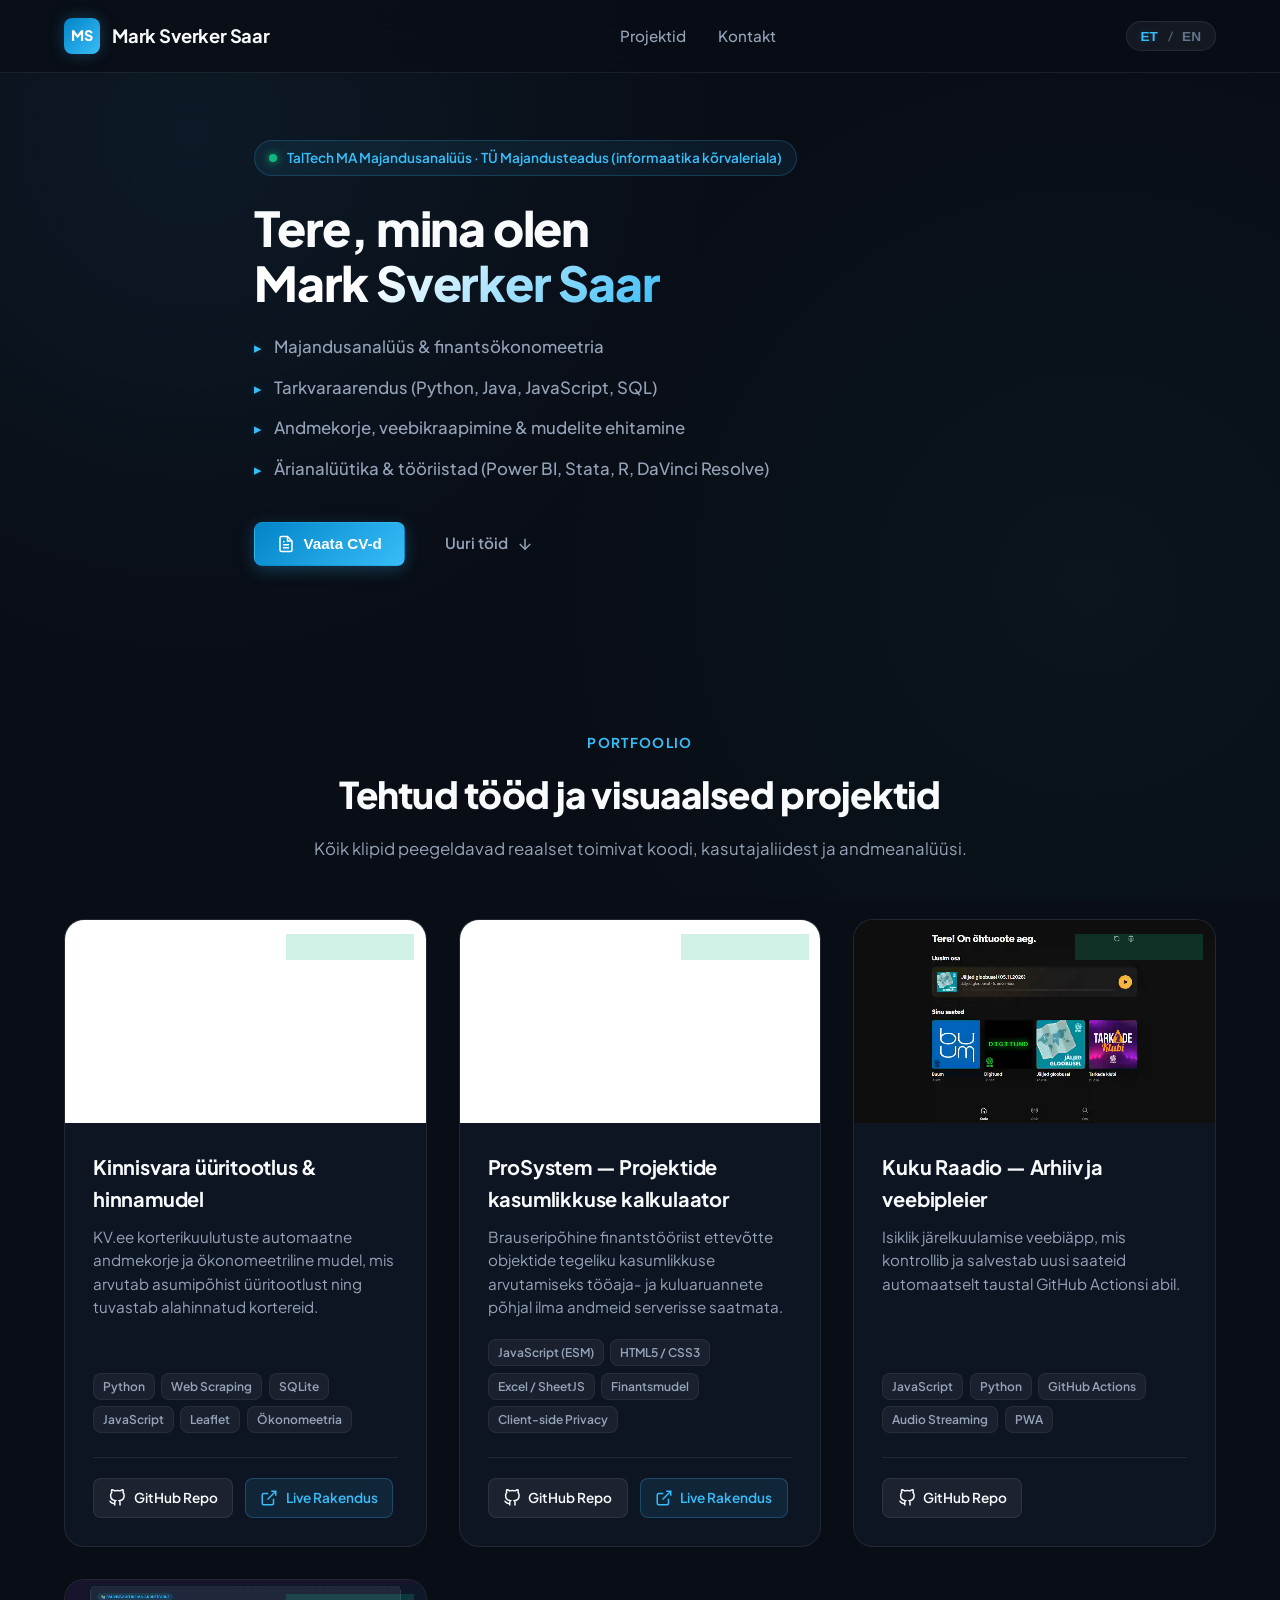
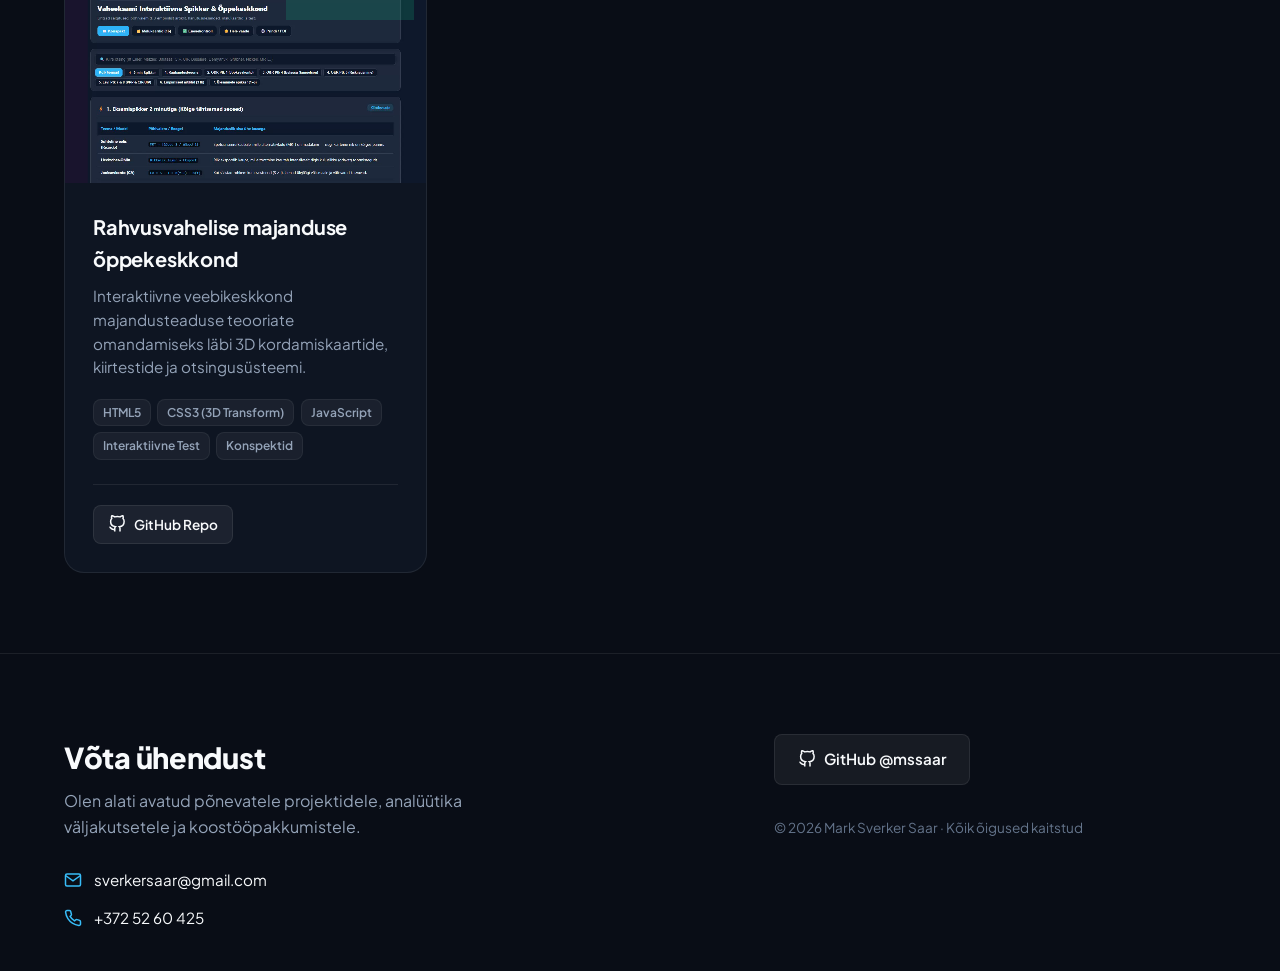
==== commit 028c8b50: "feat: veebilehe optimeerimine, GitHub Actions Pages töövoog ja kujunduse lihtsustamine" ====
--- a/index.html
+++ b/index.html
@@ -23,7 +23,6 @@
 
       <nav class="nav-links" id="navLinks">
         <a href="#projects" class="nav-link" data-i18n="navProjects">Projektid</a>
-        <a href="#about" class="nav-link" data-i18n="navAbout">Taust & Oskused</a>
         <a href="#contact" class="nav-link" data-i18n="navContact">Kontakt</a>
       </nav>
 
@@ -35,11 +34,6 @@
           <button type="button" class="lang-btn" id="btnLangEN" onclick="setLanguage('en')">EN</button>
         </div>
 
-        <button type="button" class="btn btn-outline cv-nav-btn" onclick="openCvModal()">
-          <svg class="icon" viewBox="0 0 24 24" fill="none" stroke="currentColor" stroke-width="2"><path d="M14 2H6a2 2 0 0 0-2 2v16a2 2 0 0 0 2 2h12a2 2 0 0 0 2-2V8z"></path><polyline points="14 2 14 8 20 8"></polyline><line x1="16" y1="13" x2="8" y2="13"></line><line x1="16" y1="17" x2="8" y2="17"></line><polyline points="10 9 9 9 8 9"></polyline></svg>
-          <span data-i18n="navCv">Ava CV</span>
-        </button>
-
         <button class="mobile-toggle" id="mobileToggle" aria-label="Menüü">
           <span></span><span></span><span></span>
         </button>
@@ -49,11 +43,11 @@
 
   <!-- Hero Section -->
   <section class="hero-section">
-    <div class="container hero-container">
+    <div class="container hero-container single-col">
       <div class="hero-content">
         <div class="status-pill">
           <span class="pulse-dot"></span>
-          <span data-i18n="heroStatus">TalTech MA Majandusanalüüs · TÜ Informaatika kõrvaleriala</span>
+          <span data-i18n="heroStatus">TalTech MA Majandusanalüüs · TÜ Majandusteadus (informaatika kõrvaleriala)</span>
         </div>
         
         <h1 class="hero-title">
@@ -61,58 +55,23 @@
           <span class="gradient-text">Mark Sverker Saar</span>
         </h1>
 
-        <p class="hero-desc" data-i18n="heroBio">
-          Ühendan majandusteaduse ja finantsökonomeetria kaasaegse tarkvaraarenduse, andmekorje ning reaalsete insenerilahendustega. Loon toimivaid süsteeme alates brauseripõhistest kalkulaatoritest ja scraping-mudelitest kuni nutika spordikeskuse automaatikani.
-        </p>
+        <ul class="hero-keywords">
+          <li><span class="kw-bullet">▸</span> <span data-i18n="kw1">Majandusanalüüs & finantsökonomeetria</span></li>
+          <li><span class="kw-bullet">▸</span> <span data-i18n="kw2">Tarkvaraarendus (Python, Java, JavaScript, SQL)</span></li>
+          <li><span class="kw-bullet">▸</span> <span data-i18n="kw3">Andmekorje, veebikraapimine & mudelite ehitamine</span></li>
+          <li><span class="kw-bullet">▸</span> <span data-i18n="kw4">Ärianalüütika & tööriistad (Power BI, Stata, R, DaVinci Resolve)</span></li>
+        </ul>
 
         <div class="hero-cta">
           <button type="button" class="btn btn-primary" onclick="openCvModal()">
-            <svg class="icon" viewBox="0 0 24 24" fill="none" stroke="currentColor" stroke-width="2"><path d="M1 12s4-8 11-8 11 8 11 8-4 8-11 8-11-8-11-8z"></path><circle cx="12" cy="12" r="3"></circle></svg>
-            <span data-i18n="btnViewCv">Vaata CV-d (PDF)</span>
+            <svg class="icon" viewBox="0 0 24 24" fill="none" stroke="currentColor" stroke-width="2"><path d="M14 2H6a2 2 0 0 0-2 2v16a2 2 0 0 0 2 2h12a2 2 0 0 0 2-2V8z"></path><polyline points="14 2 14 8 20 8"></polyline><line x1="16" y1="13" x2="8" y2="13"></line><line x1="16" y1="17" x2="8" y2="17"></line><polyline points="10 9 9 9 8 9"></polyline></svg>
+            <span data-i18n="btnViewCv">Vaata CV-d</span>
           </button>
-          
-          <a id="btnDownloadCv" href="Mark Sverker Saar CV.pdf" download class="btn btn-secondary">
-            <svg class="icon" viewBox="0 0 24 24" fill="none" stroke="currentColor" stroke-width="2"><path d="M21 15v4a2 2 0 0 1-2 2H5a2 2 0 0 1-2-2v-4"></path><polyline points="7 10 12 15 17 10"></polyline><line x1="12" y1="15" x2="12" y2="3"></line></svg>
-            <span data-i18n="btnDownloadCv">Laadi alla PDF</span>
-          </a>
 
           <a href="#projects" class="btn btn-ghost">
             <span data-i18n="btnExploreProjects">Uuri töid</span>
             <svg class="icon" viewBox="0 0 24 24" fill="none" stroke="currentColor" stroke-width="2"><line x1="12" y1="5" x2="12" y2="19"></line><polyline points="19 12 12 19 5 12"></polyline></svg>
           </a>
-        </div>
-      </div>
-
-      <!-- Quick Metrics Card -->
-      <div class="hero-visual">
-        <div class="glass-card stat-hero-card">
-          <div class="stat-header">
-            <span class="stat-tag" data-i18n="heroCardFocus">Fookusvaldkonnad</span>
-            <span class="code-badge">EST / ENG</span>
-          </div>
-          <ul class="focus-list">
-            <li>
-              <div class="focus-icon">📈</div>
-              <div>
-                <strong data-i18n="focus1Title">Majandus- & finantsanalüüs</strong>
-                <p data-i18n="focus1Desc">Ökonomeetrilised mudelid, tootluse arvutused, investeeringud</p>
-              </div>
-            </li>
-            <li>
-              <div class="focus-icon">⚡</div>
-              <div>
-                <strong data-i18n="focus2Title">Tarkvaraarendus & andmekorje</strong>
-                <p data-i18n="focus2Desc">Python, JavaScript, SQL, automaatne andmekogumine ja API-d</p>
-              </div>
-            </li>
-            <li>
-              <div class="focus-icon">🏖️</div>
-              <div>
-                <strong data-i18n="focus3Title">Päriselu infrastruktuur & automaatika</strong>
-                <p data-i18n="focus3Desc">The Rand sisehalli rajamine, valgusautomaatika, broneerimissüsteem</p>
-              </div>
-            </li>
-          </ul>
         </div>
       </div>
     </div>
@@ -166,39 +125,7 @@
           </div>
         </article>
 
-        <!-- 2. The Rand Rannahall -->
-        <article class="project-card">
-          <div class="project-media">
-            <video autoplay loop muted playsinline poster="assets/videos/the_rand_thumb.jpg">
-              <source src="assets/videos/the_rand.webm" type="video/webm">
-              <source src="assets/videos/the_rand.mp4" type="video/mp4">
-            </video>
-            <div class="media-overlay">
-              <span class="badge badge-private" data-i18n="badgePrivate">Ettevõtte süsteem · Live</span>
-            </div>
-          </div>
-          <div class="project-body">
-            <h3 class="project-title" data-i18n="p2Title">The Rand — Spordikeskuse platvorm & automaatika</h3>
-            <p class="project-desc" data-i18n="p2Desc">
-              Sise-rannaspordikeskuse täislahendus alates broneeringutega sünkroniseeritud nutikast valgustusautomaatikast kuni veebiplatvormi ja üldehituseni.
-            </p>
-            <div class="tech-stack">
-              <span class="tech-pill">Web Development</span>
-              <span class="tech-pill">Python</span>
-              <span class="tech-pill">IoT Automaatika</span>
-              <span class="tech-pill">Ehitus & Eelarvestus</span>
-              <span class="tech-pill">Broneeringusüsteem</span>
-            </div>
-            <div class="project-links">
-              <span class="status-indicator">
-                <span class="dot-live"></span>
-                <span data-i18n="theRandLive">Kasutuses Kristiine spordikeskuses (6 väljakut)</span>
-              </span>
-            </div>
-          </div>
-        </article>
-
-        <!-- 3. ProSystem projektide kasumlikkus -->
+        <!-- 2. ProSystem projektide kasumlikkus -->
         <article class="project-card">
           <div class="project-media">
             <video autoplay loop muted playsinline poster="assets/videos/prosystem_thumb.jpg">
@@ -234,7 +161,7 @@
           </div>
         </article>
 
-        <!-- 4. Kuku Raadio arhiiv -->
+        <!-- 3. Kuku Raadio arhiiv -->
         <article class="project-card">
           <div class="project-media">
             <video autoplay loop muted playsinline poster="assets/videos/kuku_raadio_thumb.jpg">
@@ -266,7 +193,7 @@
           </div>
         </article>
 
-        <!-- 5. Rahvusvaheline majandus -->
+        <!-- 4. Rahvusvaheline majandus -->
         <article class="project-card">
           <div class="project-media">
             <video autoplay loop muted playsinline poster="assets/videos/international_economics_thumb.jpg">
@@ -298,89 +225,6 @@
           </div>
         </article>
 
-      </div>
-    </div>
-  </section>
-
-  <!-- Background, Skills & Education -->
-  <section class="about-section" id="about">
-    <div class="container">
-      <div class="section-header">
-        <span class="section-tag" data-i18n="aboutTag">Kompetentsid</span>
-        <h2 class="section-title" data-i18n="aboutTitle">Haridus ja tehnilised oskused</h2>
-      </div>
-
-      <div class="about-grid">
-        <!-- Education Card -->
-        <div class="glass-card about-card">
-          <h3 class="about-card-title">
-            <svg class="icon" viewBox="0 0 24 24" fill="none" stroke="currentColor" stroke-width="2"><path d="M22 10v6M2 10l10-5 10 5-10 5z"></path><path d="M6 12v5c3 3 9 3 12 0v-5"></path></svg>
-            <span data-i18n="eduTitle">Hariduskäik</span>
-          </h3>
-          <div class="timeline">
-            <div class="timeline-item">
-              <div class="timeline-year">2025 — ...</div>
-              <h4 data-i18n="edu1Degree">Majandusanalüüs, MA</h4>
-              <p class="timeline-place">Tallinna Tehnikaülikool (TalTech)</p>
-            </div>
-            <div class="timeline-item">
-              <div class="timeline-year">2022 — 2025</div>
-              <h4 data-i18n="edu2Degree">Majandusteadus, BA</h4>
-              <p class="timeline-place" data-i18n="edu2Place">Tartu Ülikool · Informaatika kõrvaleriala</p>
-            </div>
-            <div class="timeline-item">
-              <div class="timeline-year">2019 — 2022</div>
-              <h4 data-i18n="edu3School">Keskharidus</h4>
-              <p class="timeline-place">Tallinna 21. Kool</p>
-            </div>
-          </div>
-        </div>
-
-        <!-- Skills Card -->
-        <div class="glass-card about-card">
-          <h3 class="about-card-title">
-            <svg class="icon" viewBox="0 0 24 24" fill="none" stroke="currentColor" stroke-width="2"><polyline points="16 18 22 12 16 6"></polyline><polyline points="8 6 2 12 8 18"></polyline></svg>
-            <span data-i18n="skillsTitle">IT- ja analüüsioskused</span>
-          </h3>
-          
-          <div class="skills-block">
-            <h5 data-i18n="skillCatProg">Programmeerimine & Andmeteadus</h5>
-            <div class="skill-tags">
-              <span class="skill-chip">Python</span>
-              <span class="skill-chip">Java</span>
-              <span class="skill-chip">SQL</span>
-              <span class="skill-chip">R</span>
-              <span class="skill-chip">HTML, CSS, JS</span>
-              <span class="skill-chip highlight">DaVinci Resolve</span>
-            </div>
-          </div>
-
-          <div class="skills-block">
-            <h5 data-i18n="skillCatEcon">Ökonomeetria & Ärianalüütika</h5>
-            <div class="skill-tags">
-              <span class="skill-chip">Stata</span>
-              <span class="skill-chip">EViews</span>
-              <span class="skill-chip">Gretl</span>
-              <span class="skill-chip">Power BI</span>
-              <span class="skill-chip">Excel</span>
-            </div>
-          </div>
-
-          <div class="skills-block">
-            <h5 data-i18n="skillCatTools">Tööriistad & Inseneeria</h5>
-            <div class="skill-tags">
-              <span class="skill-chip">Git & GitHub</span>
-              <span class="skill-chip">Bitbucket, Jira, Confluence</span>
-              <span class="skill-chip">CAD</span>
-              <span class="skill-chip">IoT Automaatika</span>
-            </div>
-          </div>
-
-          <div class="skills-block">
-            <h5 data-i18n="skillCatLang">Keeled</h5>
-            <p class="lang-text" data-i18n="langList">Eesti keel (emakeel) · Inglise keel (CAE B2) · Vene keel (B1) · Hispaania keel (A2)</p>
-          </div>
-        </div>
       </div>
     </div>
   </section>
@@ -401,20 +245,12 @@
             <svg class="icon" viewBox="0 0 24 24" fill="none" stroke="currentColor" stroke-width="2"><path d="M22 16.92v3a2 2 0 0 1-2.18 2 19.79 19.79 0 0 1-8.63-3.07 19.5 19.5 0 0 1-6-6 19.79 19.79 0 0 1-3.07-8.67A2 2 0 0 1 4.11 2h3a2 2 0 0 1 2 1.72 12.84 12.84 0 0 0 .7 2.81 2 2 0 0 1-.45 2.11L8.09 9.91a16 16 0 0 0 6 6l1.27-1.27a2 2 0 0 1 2.11-.45 12.84 12.84 0 0 0 2.81.7A2 2 0 0 1 22 16.92z"></path></svg>
             <span>+372 52 60 425</span>
           </a>
-          <span class="contact-link">
-            <svg class="icon" viewBox="0 0 24 24" fill="none" stroke="currentColor" stroke-width="2"><path d="M21 10c0 7-9 13-9 13s-9-6-9-13a9 9 0 0 1 18 0z"></path><circle cx="12" cy="10" r="3"></circle></svg>
-            <span>Viimsi vald, Harjumaa / Tallinn</span>
-          </span>
         </div>
       </div>
 
       <div class="footer-right">
         <div class="footer-buttons">
-          <button type="button" class="btn btn-outline" onclick="openCvModal()">
-            <svg class="icon" viewBox="0 0 24 24" fill="none" stroke="currentColor" stroke-width="2"><path d="M14 2H6a2 2 0 0 0-2 2v16a2 2 0 0 0 2 2h12a2 2 0 0 0 2-2V8z"></path><polyline points="14 2 14 8 20 8"></polyline></svg>
-            <span data-i18n="footerViewCv">Vaata ametlikku CV-d</span>
-          </button>
-          <a href="https://github.com/mssaar" target="_blank" rel="noopener noreferrer" class="btn btn-ghost">
+          <a href="https://github.com/mssaar" target="_blank" rel="noopener noreferrer" class="btn btn-secondary">
             <svg class="icon" viewBox="0 0 24 24" fill="none" stroke="currentColor" stroke-width="2"><path d="M9 19c-5 1.5-5-2.5-7-3m14 6v-3.87a3.37 3.37 0 0 0-.94-2.61c3.14-.35 6.44-1.54 6.44-7A5.44 5.44 0 0 0 20 4.77 5.07 5.07 0 0 0 19.91 1S18.73.65 16 2.48a13.38 13.38 0 0 0-7 0C6.27.65 5.09 1 5.09 1A5.07 5.07 0 0 0 5 4.77a5.44 5.44 0 0 0-1.5 3.78c0 5.42 3.3 6.61 6.44 7A3.37 3.37 0 0 0 9 18.13V22"></path></svg>
             <span>GitHub @mssaar</span>
           </a>
--- a/style.css
+++ b/style.css
@@ -307,6 +307,11 @@
   align-items: center;
 }
 
+.hero-container.single-col {
+  display: block;
+  max-width: 820px;
+}
+
 .status-pill {
   display: inline-flex;
   align-items: center;
@@ -340,7 +345,7 @@
   font-weight: 800;
   line-height: 1.15;
   letter-spacing: -0.025em;
-  margin-bottom: 1.25rem;
+  margin-bottom: 1.5rem;
 }
 
 .gradient-text {
@@ -349,12 +354,27 @@
   -webkit-text-fill-color: transparent;
 }
 
-.hero-desc {
+.hero-keywords {
+  list-style: none;
+  display: flex;
+  flex-direction: column;
+  gap: 0.85rem;
+  margin-bottom: 2.25rem;
+}
+
+.hero-keywords li {
+  display: flex;
+  align-items: center;
+  gap: 0.75rem;
+  font-size: 1.05rem;
   color: var(--text-muted);
-  font-size: 1.1rem;
-  line-height: 1.7;
-  margin-bottom: 2.25rem;
-  max-width: 580px;
+  font-weight: 500;
+}
+
+.kw-bullet {
+  color: var(--primary);
+  font-size: 0.95rem;
+  text-shadow: 0 0 8px var(--primary-glow);
 }
 
 .hero-cta {
@@ -656,138 +676,12 @@
 }
 
 /* ==========================================================================
-   About, Skills & Education
-   ========================================================================== */
-
-.about-section {
-  padding: 80px 0;
-  background: rgba(255, 255, 255, 0.01);
-  border-top: 1px solid var(--border-subtle);
-  border-bottom: 1px solid var(--border-subtle);
-}
-
-.about-grid {
-  display: grid;
-  grid-template-columns: 1fr 1fr;
-  gap: 2.5rem;
-}
-
-.about-card-title {
-  display: flex;
-  align-items: center;
-  gap: 0.6rem;
-  font-size: 1.35rem;
-  font-weight: 700;
-  margin-bottom: 1.75rem;
-  color: var(--text-main);
-}
-
-.about-card-title .icon {
-  color: var(--primary);
-}
-
-/* Timeline */
-.timeline {
-  display: flex;
-  flex-direction: column;
-  gap: 1.5rem;
-  position: relative;
-  padding-left: 1.25rem;
-  border-left: 2px solid rgba(255, 255, 255, 0.08);
-}
-
-.timeline-item {
-  position: relative;
-}
-
-.timeline-item::before {
-  content: '';
-  position: absolute;
-  left: calc(-1.25rem - 5px);
-  top: 4px;
-  width: 8px;
-  height: 8px;
-  border-radius: 50%;
-  background: var(--primary);
-  box-shadow: 0 0 8px var(--primary);
-}
-
-.timeline-year {
-  font-size: 0.8rem;
-  font-weight: 700;
-  color: var(--primary);
-  margin-bottom: 0.2rem;
-  font-family: var(--font-mono);
-}
-
-.timeline-item h4 {
-  font-size: 1.05rem;
-  font-weight: 700;
-  color: var(--text-main);
-  margin-bottom: 0.2rem;
-}
-
-.timeline-place {
-  font-size: 0.9rem;
-  color: var(--text-muted);
-}
-
-/* Skills */
-.skills-block {
-  margin-bottom: 1.4rem;
-}
-
-.skills-block h5 {
-  font-size: 0.85rem;
-  font-weight: 600;
-  text-transform: uppercase;
-  letter-spacing: 0.06em;
-  color: var(--text-dim);
-  margin-bottom: 0.6rem;
-}
-
-.skill-tags {
-  display: flex;
-  flex-wrap: wrap;
-  gap: 0.5rem;
-}
-
-.skill-chip {
-  font-size: 0.85rem;
-  font-weight: 500;
-  padding: 5px 12px;
-  border-radius: var(--radius-sm);
-  background: rgba(255, 255, 255, 0.05);
-  border: 1px solid var(--border-subtle);
-  color: var(--text-main);
-  transition: var(--transition);
-}
-
-.skill-chip:hover {
-  border-color: var(--primary);
-  background: rgba(56, 189, 248, 0.08);
-  transform: translateY(-1px);
-}
-
-.skill-chip.highlight {
-  border-color: rgba(56, 189, 248, 0.4);
-  background: rgba(56, 189, 248, 0.12);
-  color: var(--primary);
-  font-weight: 600;
-}
-
-.lang-text {
-  font-size: 0.9rem;
-  color: var(--text-muted);
-  line-height: 1.5;
-}
-
-/* ==========================================================================
    Footer & Contact
    ========================================================================== */
 
 .site-footer {
   padding: 80px 0 40px 0;
+  border-top: 1px solid var(--border-subtle);
 }
 
 .footer-container {
@@ -862,18 +756,20 @@
   backdrop-filter: blur(16px);
   -webkit-backdrop-filter: blur(16px);
   z-index: 1000;
-  display: flex;
+  display: none;
   align-items: center;
   justify-content: center;
   padding: 1.5rem;
-  opacity: 0;
-  pointer-events: none;
-  transition: opacity 0.3s ease;
 }
 
 .modal-backdrop.open {
-  opacity: 1;
-  pointer-events: auto;
+  display: flex;
+  animation: fadeIn 0.2s ease;
+}
+
+@keyframes fadeIn {
+  from { opacity: 0; }
+  to { opacity: 1; }
 }
 
 .modal-dialog {
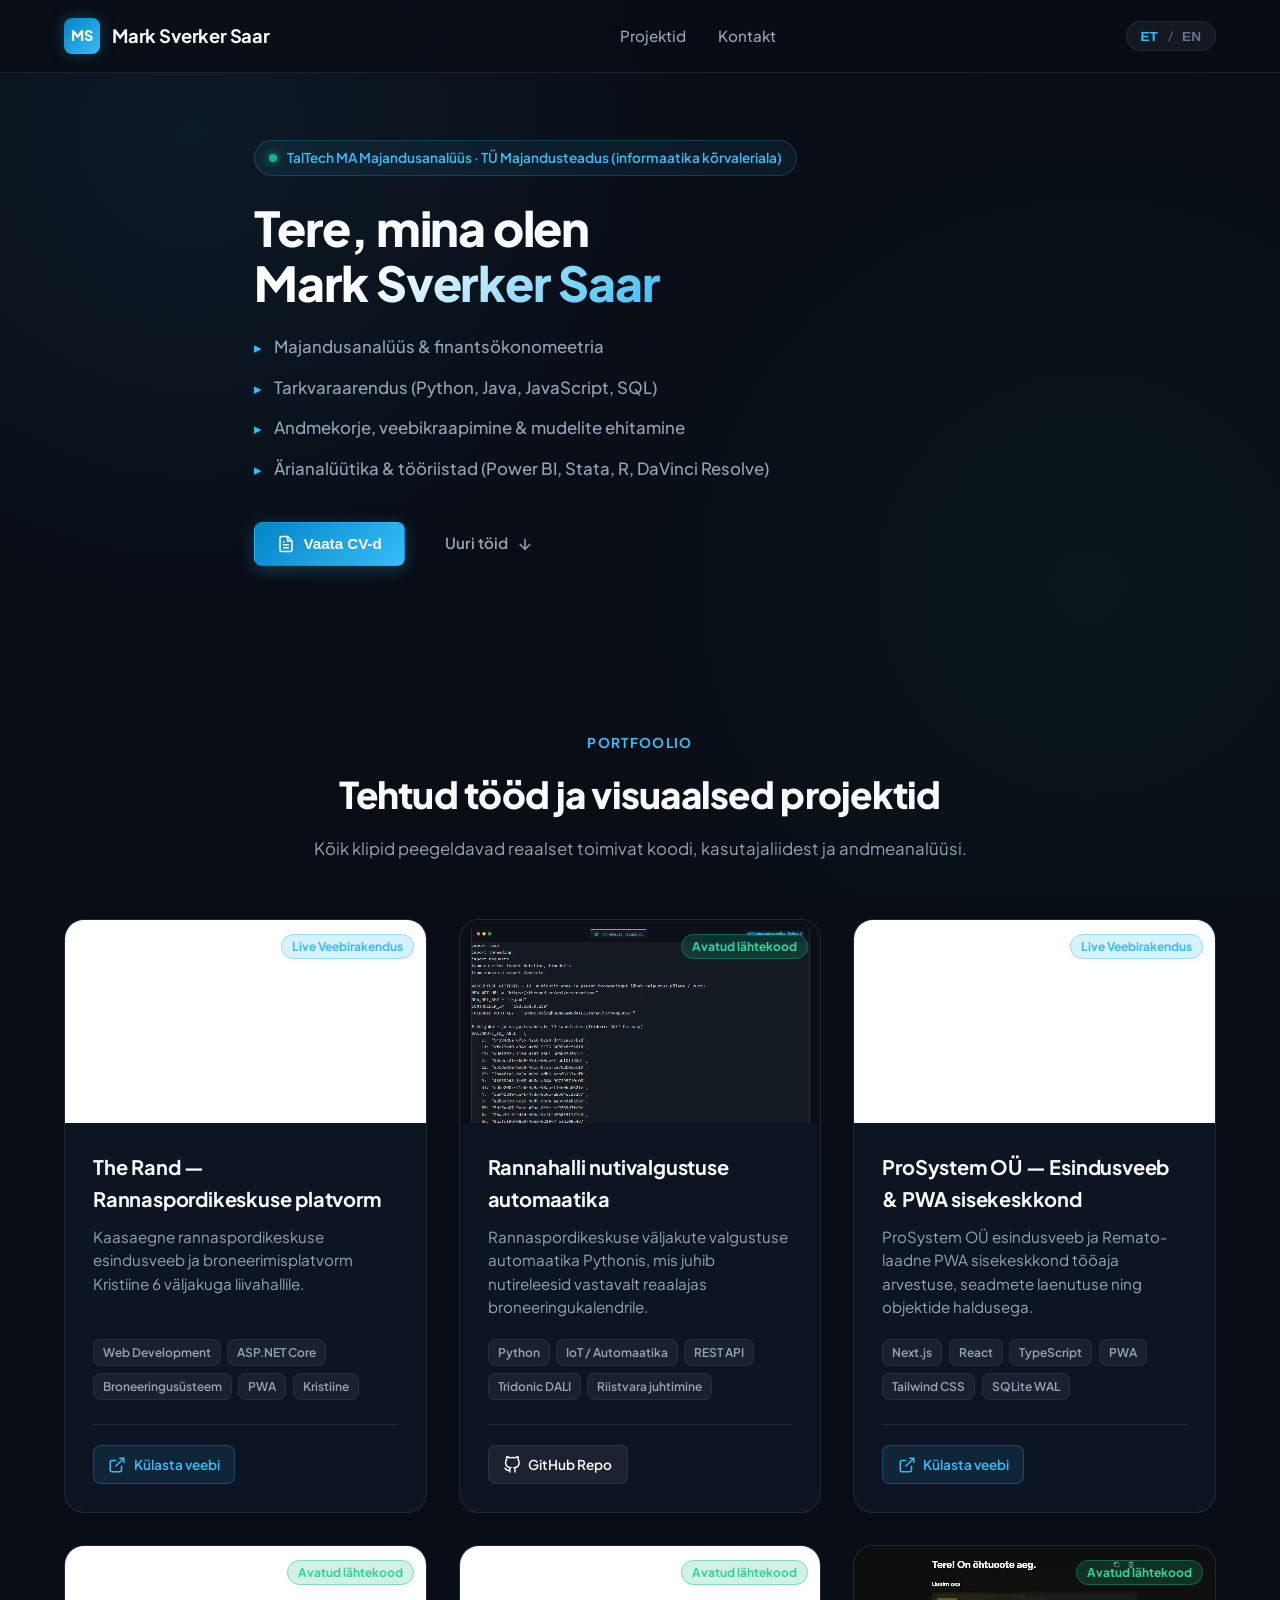
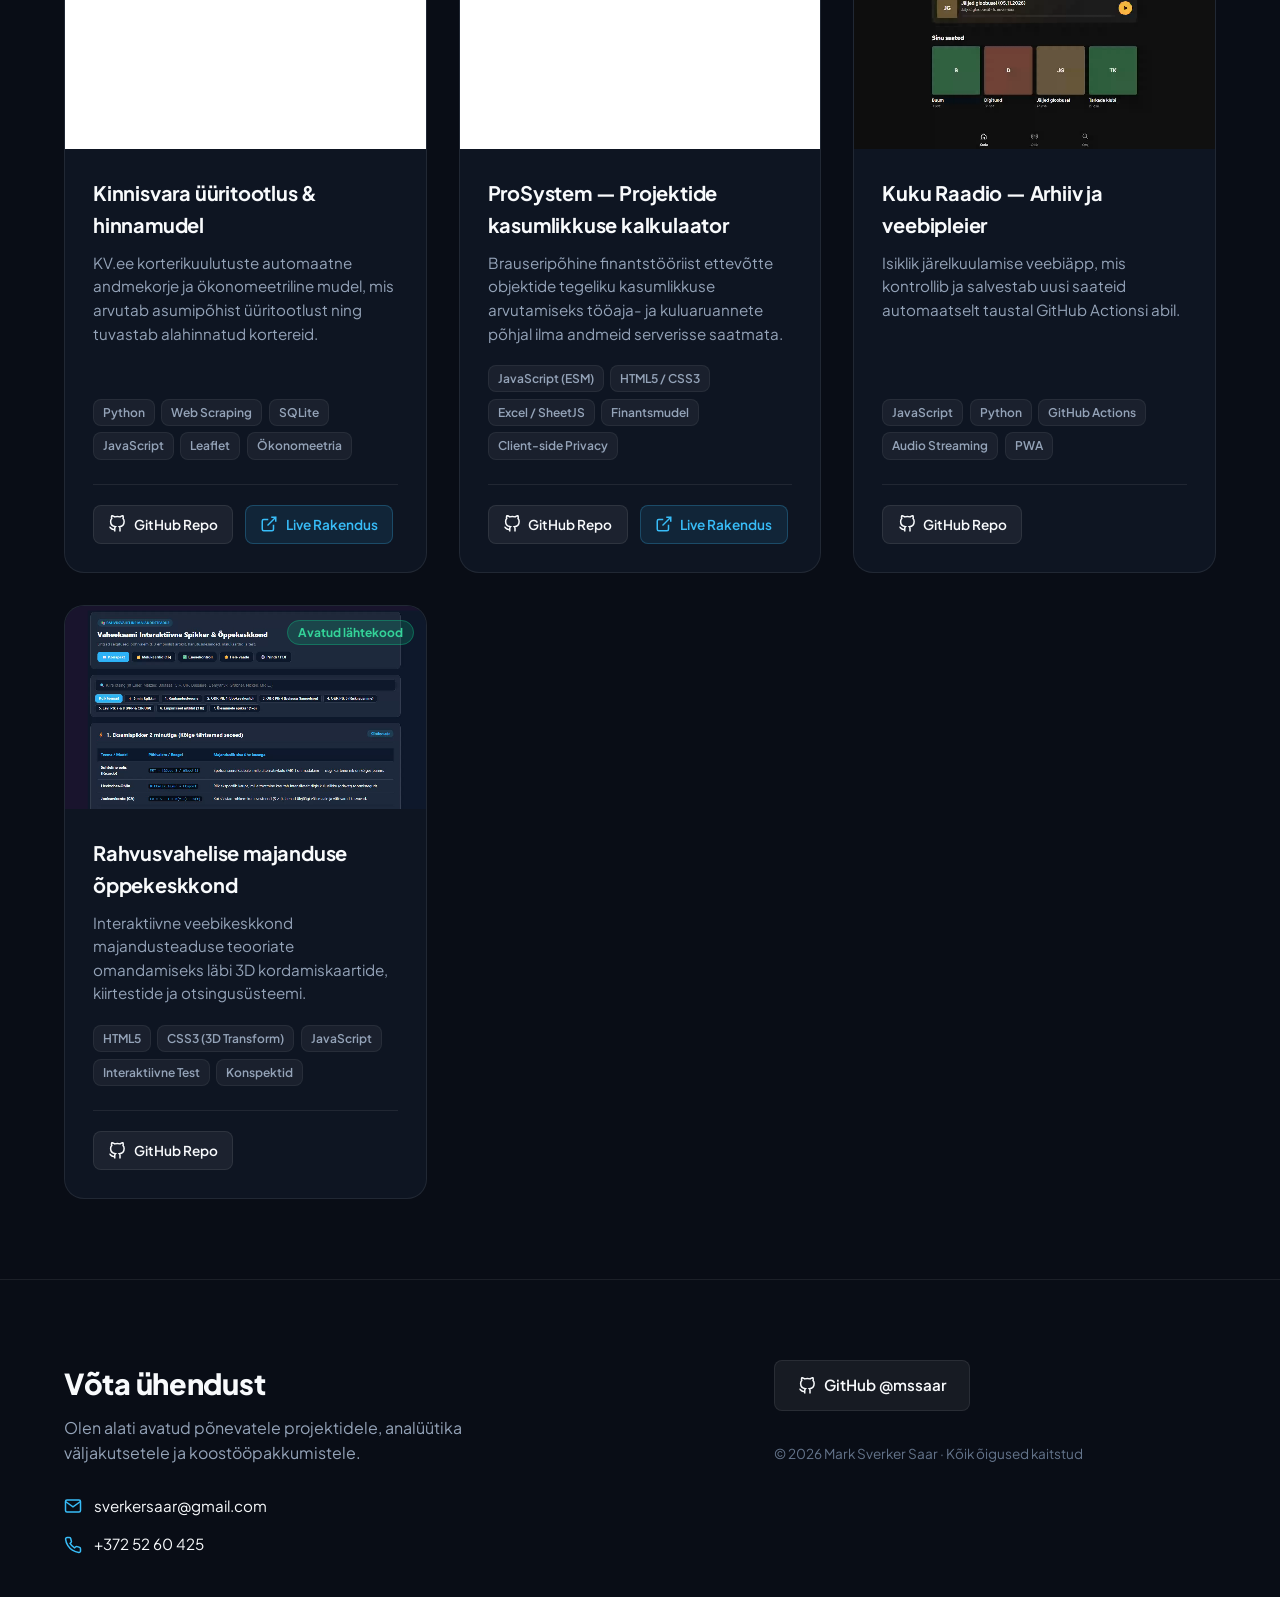
==== commit 6e7a4c4b: "Auto-sync (DESKTOP-F1CBJS8 2026-11-05 15:44)" ====
--- a/index.html
+++ b/index.html
@@ -88,7 +88,104 @@
 
       <div class="projects-grid">
 
-        <!-- 1. Kinnisvara üüritootlus -->
+        <!-- 1. The Rand (therand.ee) -->
+        <article class="project-card">
+          <div class="project-media">
+            <video autoplay loop muted playsinline poster="assets/videos/therand_ee_thumb.jpg">
+              <source src="assets/videos/therand_ee.webm" type="video/webm">
+              <source src="assets/videos/therand_ee.mp4" type="video/mp4">
+            </video>
+            <div class="media-overlay">
+              <span class="badge badge-live" data-i18n="badgeLiveApp">Live Veebirakendus</span>
+            </div>
+          </div>
+          <div class="project-body">
+            <h3 class="project-title" data-i18n="pRandTitle">The Rand — Rannaspordikeskuse platvorm</h3>
+            <p class="project-desc" data-i18n="pRandDesc">
+              Kaasaegne rannaspordikeskuse esindusveeb ja broneerimisplatvorm Kristiine 6 väljakuga liivahallile.
+            </p>
+            <div class="tech-stack">
+              <span class="tech-pill">Web Development</span>
+              <span class="tech-pill">ASP.NET Core</span>
+              <span class="tech-pill">Broneeringusüsteem</span>
+              <span class="tech-pill">PWA</span>
+              <span class="tech-pill">Kristiine</span>
+            </div>
+            <div class="project-links">
+              <a href="https://therand.ee" target="_blank" rel="noopener noreferrer" class="card-btn card-btn-secondary">
+                <svg class="icon" viewBox="0 0 24 24" fill="none" stroke="currentColor" stroke-width="2"><path d="M18 13v6a2 2 0 0 1-2 2H5a2 2 0 0 1-2-2V8a2 2 0 0 1 2-2h6"></path><polyline points="15 3 21 3 21 9"></polyline><line x1="10" y1="14" x2="21" y2="3"></line></svg>
+                <span data-i18n="btnVisitSite">therand.ee</span>
+              </a>
+            </div>
+          </div>
+        </article>
+
+        <!-- 2. Rannahalli valguse kood -->
+        <article class="project-card">
+          <div class="project-media">
+            <video autoplay loop muted playsinline poster="assets/videos/rannahalli_valgus_thumb.jpg">
+              <source src="assets/videos/rannahalli_valgus.webm" type="video/webm">
+              <source src="assets/videos/rannahalli_valgus.mp4" type="video/mp4">
+            </video>
+            <div class="media-overlay">
+              <span class="badge badge-public" data-i18n="badgePublic">Avatud lähtekood</span>
+            </div>
+          </div>
+          <div class="project-body">
+            <h3 class="project-title" data-i18n="pValgusTitle">Rannahalli nutivalgustuse automaatika</h3>
+            <p class="project-desc" data-i18n="pValgusDesc">
+              Rannaspordikeskuse väljakute valgustuse automaatika Pythonis, mis juhib nutireleesid vastavalt reaalajas broneeringukalendrile.
+            </p>
+            <div class="tech-stack">
+              <span class="tech-pill">Python</span>
+              <span class="tech-pill">IoT / Automaatika</span>
+              <span class="tech-pill">REST API</span>
+              <span class="tech-pill">Tridonic DALI</span>
+              <span class="tech-pill">Riistvara juhtimine</span>
+            </div>
+            <div class="project-links">
+              <a href="https://github.com/mssaar/rannahalli_valgus" target="_blank" rel="noopener noreferrer" class="card-btn card-btn-primary">
+                <svg class="icon" viewBox="0 0 24 24" fill="none" stroke="currentColor" stroke-width="2"><path d="M9 19c-5 1.5-5-2.5-7-3m14 6v-3.87a3.37 3.37 0 0 0-.94-2.61c3.14-.35 6.44-1.54 6.44-7A5.44 5.44 0 0 0 20 4.77 5.07 5.07 0 0 0 19.91 1S18.73.65 16 2.48a13.38 13.38 0 0 0-7 0C6.27.65 5.09 1 5.09 1A5.07 5.07 0 0 0 5 4.77a5.44 5.44 0 0 0-1.5 3.78c0 5.42 3.3 6.61 6.44 7A3.37 3.37 0 0 0 9 18.13V22"></path></svg>
+                <span>GitHub Repo</span>
+              </a>
+            </div>
+          </div>
+        </article>
+
+        <!-- 3. ProSystem.ee koos sisekeskkonnaga -->
+        <article class="project-card">
+          <div class="project-media">
+            <video autoplay loop muted playsinline poster="assets/videos/prosystem_ee_thumb.jpg">
+              <source src="assets/videos/prosystem_ee.webm" type="video/webm">
+              <source src="assets/videos/prosystem_ee.mp4" type="video/mp4">
+            </video>
+            <div class="media-overlay">
+              <span class="badge badge-live" data-i18n="badgeLiveApp">Live Veeb & PWA</span>
+            </div>
+          </div>
+          <div class="project-body">
+            <h3 class="project-title" data-i18n="pProsystemEeTitle">ProSystem OÜ — Esindusveeb & PWA sisekeskkond</h3>
+            <p class="project-desc" data-i18n="pProsystemEeDesc">
+              ProSystem OÜ esindusveeb ja Remato-laadne PWA sisekeskkond tööaja arvestuse, seadmete laenutuse ning objektide haldusega.
+            </p>
+            <div class="tech-stack">
+              <span class="tech-pill">Next.js</span>
+              <span class="tech-pill">React</span>
+              <span class="tech-pill">TypeScript</span>
+              <span class="tech-pill">PWA</span>
+              <span class="tech-pill">Tailwind CSS</span>
+              <span class="tech-pill">SQLite WAL</span>
+            </div>
+            <div class="project-links">
+              <a href="https://prosystem.ee" target="_blank" rel="noopener noreferrer" class="card-btn card-btn-secondary">
+                <svg class="icon" viewBox="0 0 24 24" fill="none" stroke="currentColor" stroke-width="2"><path d="M18 13v6a2 2 0 0 1-2 2H5a2 2 0 0 1-2-2V8a2 2 0 0 1 2-2h6"></path><polyline points="15 3 21 3 21 9"></polyline><line x1="10" y1="14" x2="21" y2="3"></line></svg>
+                <span data-i18n="btnVisitSite">prosystem.ee</span>
+              </a>
+            </div>
+          </div>
+        </article>
+
+        <!-- 4. Kinnisvara üüritootlus -->
         <article class="project-card">
           <div class="project-media">
             <video autoplay loop muted playsinline poster="assets/videos/kinnisvara_tootlus_thumb.jpg">
@@ -125,7 +222,7 @@
           </div>
         </article>
 
-        <!-- 2. ProSystem projektide kasumlikkus -->
+        <!-- 5. ProSystem projektide kasumlikkus -->
         <article class="project-card">
           <div class="project-media">
             <video autoplay loop muted playsinline poster="assets/videos/prosystem_thumb.jpg">
@@ -161,7 +258,7 @@
           </div>
         </article>
 
-        <!-- 3. Kuku Raadio arhiiv -->
+        <!-- 6. Kuku Raadio arhiiv -->
         <article class="project-card">
           <div class="project-media">
             <video autoplay loop muted playsinline poster="assets/videos/kuku_raadio_thumb.jpg">
@@ -193,7 +290,7 @@
           </div>
         </article>
 
-        <!-- 4. Rahvusvaheline majandus -->
+        <!-- 7. Rahvusvaheline majandus -->
         <article class="project-card">
           <div class="project-media">
             <video autoplay loop muted playsinline poster="assets/videos/international_economics_thumb.jpg">
--- a/style.css
+++ b/style.css
@@ -570,6 +570,12 @@
   border: 1px solid rgba(16, 185, 129, 0.4);
 }
 
+.badge-live {
+  background: rgba(56, 189, 248, 0.2);
+  color: #38bdf8;
+  border: 1px solid rgba(56, 189, 248, 0.4);
+}
+
 .badge-private {
   background: rgba(245, 158, 11, 0.2);
   color: #fbbf24;
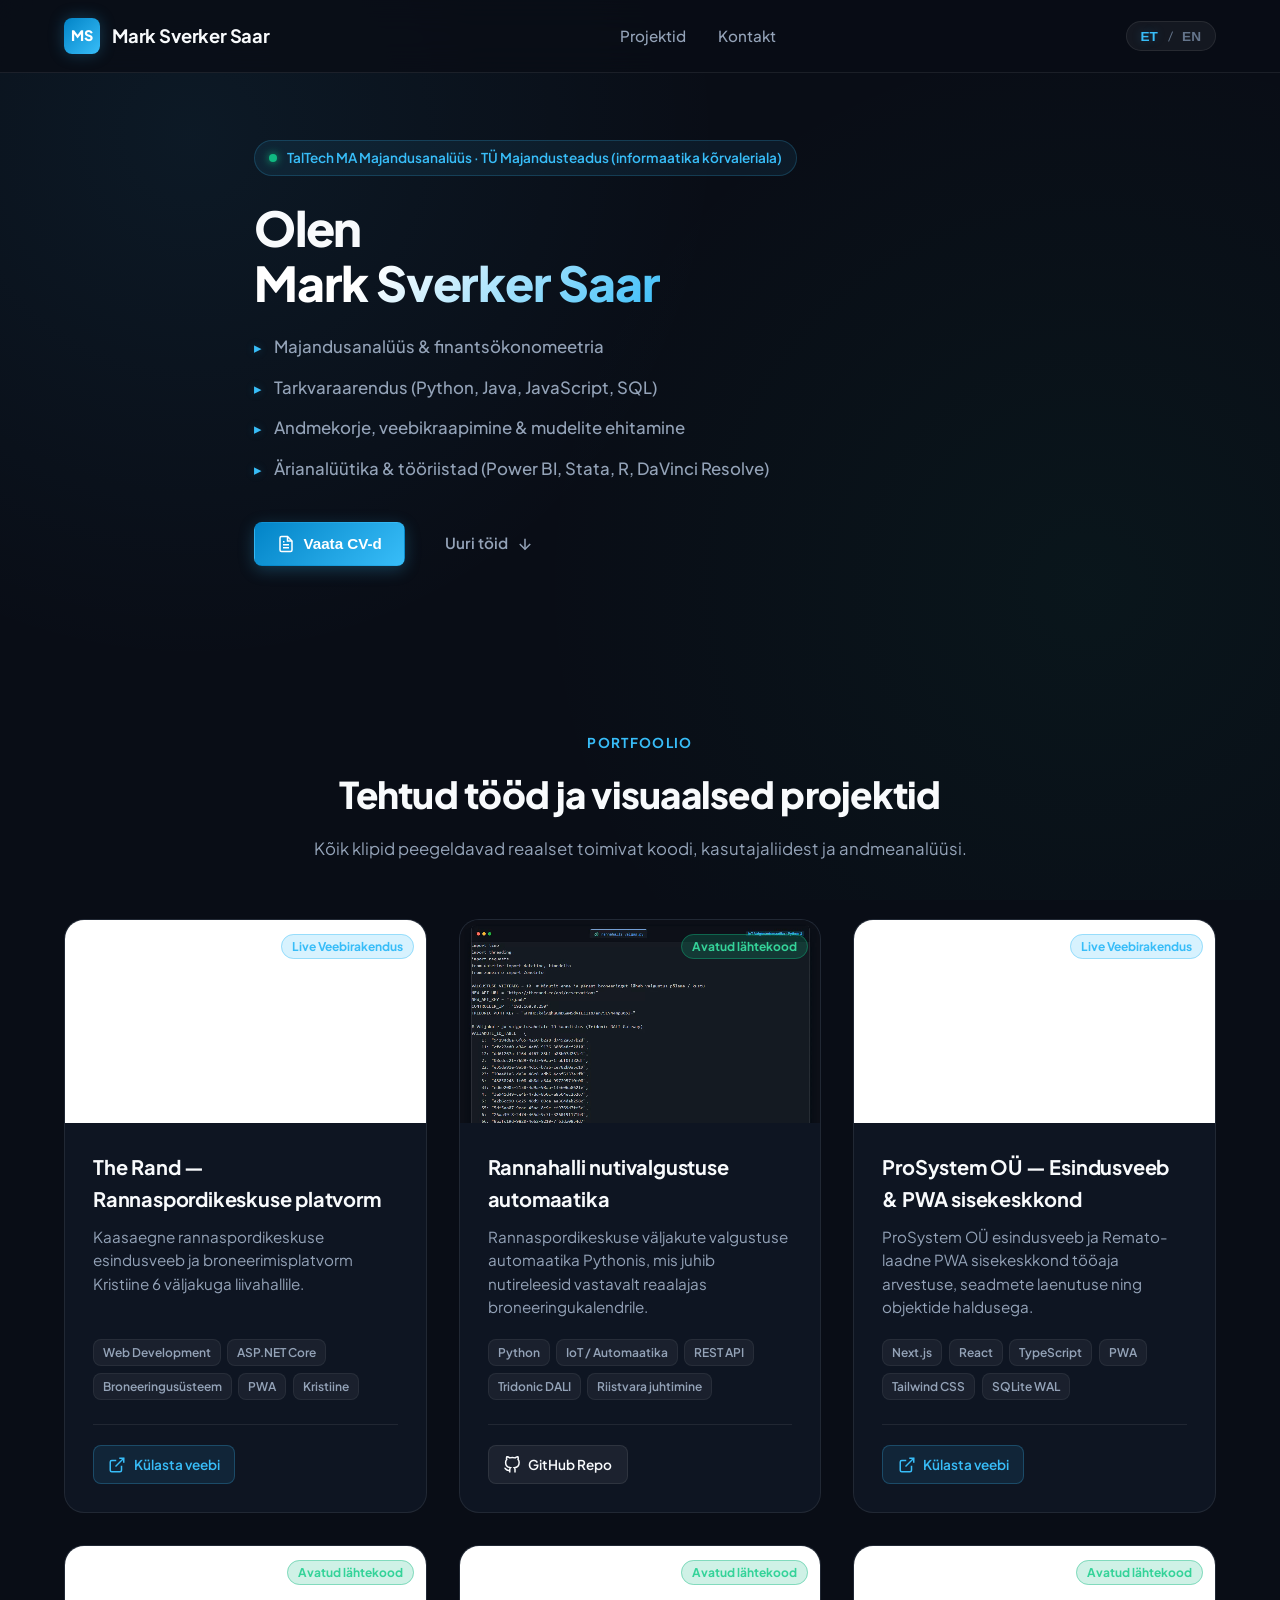
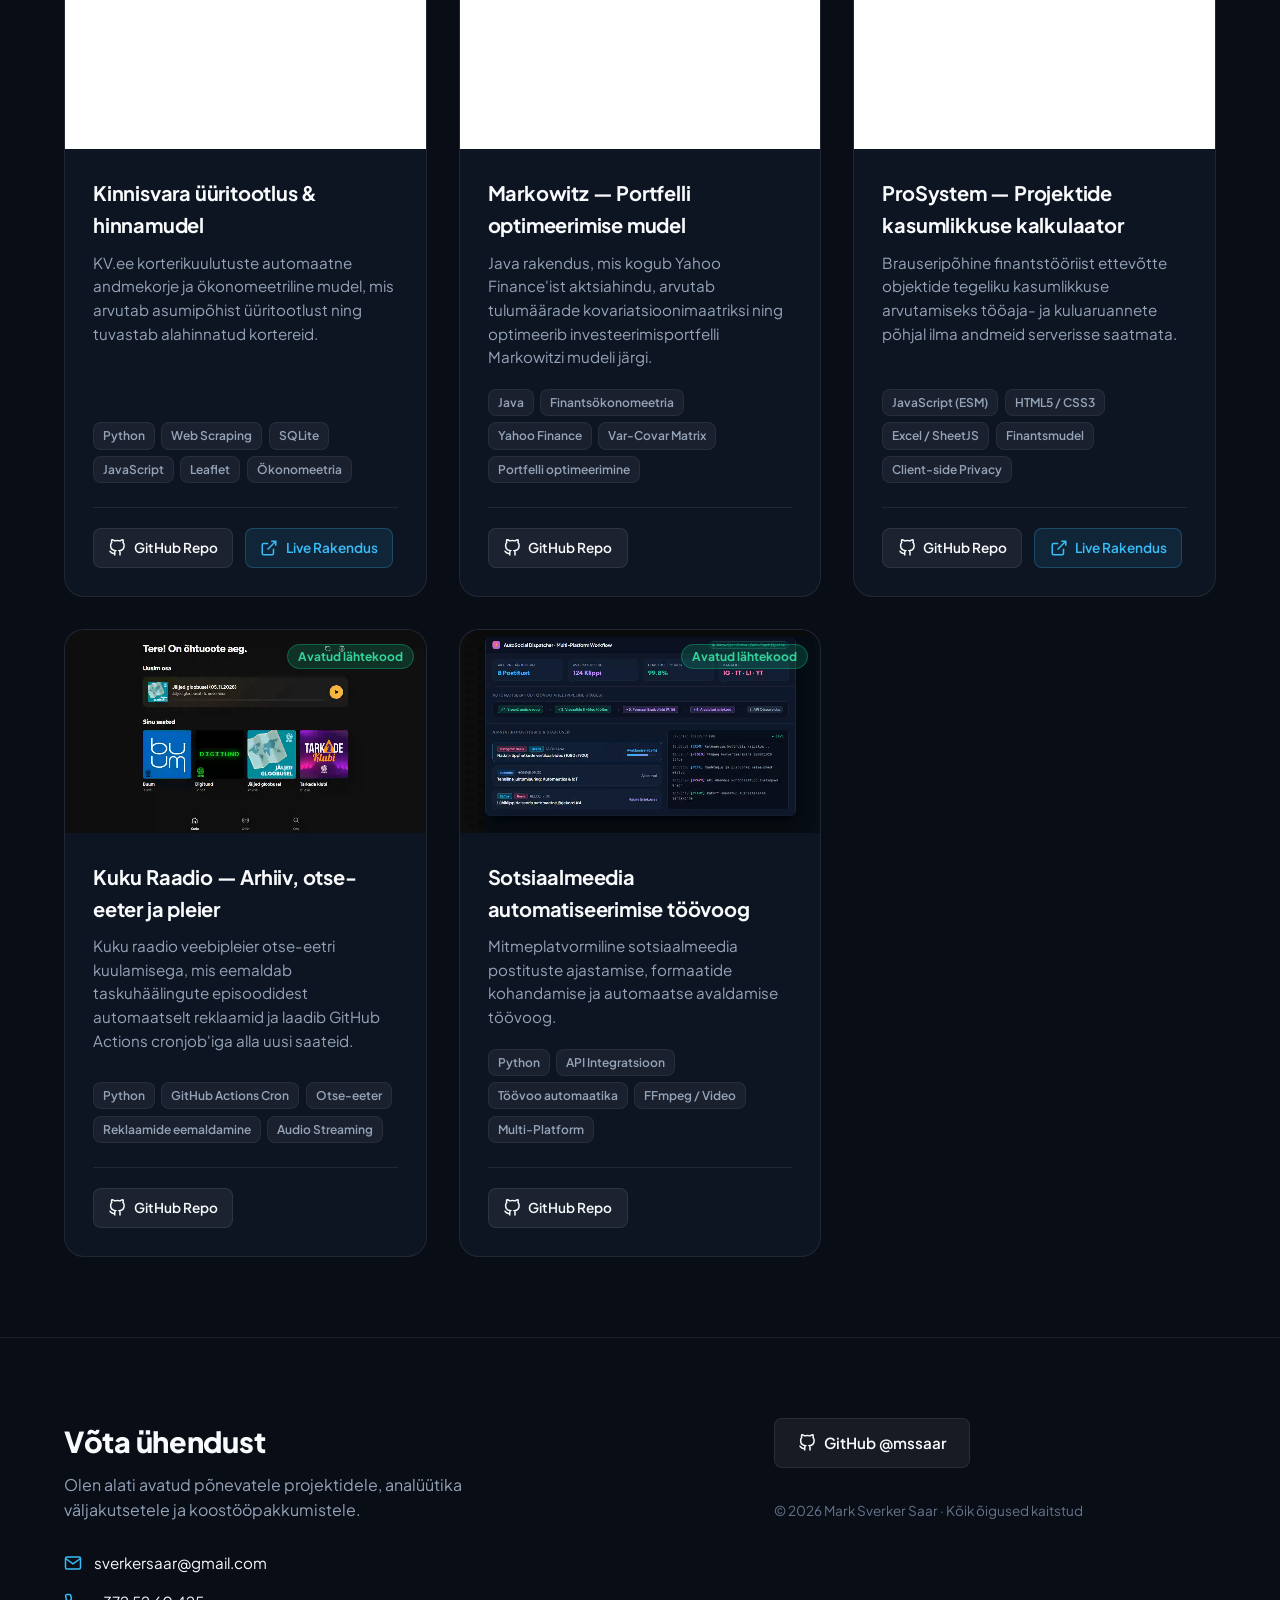
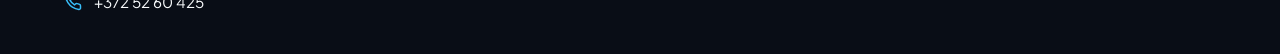
==== commit d43c6148: "feat: lisatud Markowitz ja Autom-sots projektid, uuendatud Kuku kirjeldus, tervitus 'Olen' ja lisatu" ====
--- a/index.html
+++ b/index.html
@@ -5,6 +5,10 @@
   <meta name="viewport" content="width=device-width, initial-scale=1.0">
   <meta name="description" content="Mark Sverker Saar — Majandusanalüüs, andmeteadus ja tarkvaraarendus. Portfoolio ja projektid.">
   <title>Mark Sverker Saar | Portfoolio & CV</title>
+  
+  <!-- Favicon -->
+  <link rel="icon" type="image/svg+xml" href="assets/favicon.svg">
+  <link rel="alternate icon" type="image/png" href="assets/favicon.png">
   
   <link rel="preconnect" href="https://fonts.googleapis.com">
   <link rel="preconnect" href="https://fonts.gstatic.com" crossorigin>
@@ -51,7 +55,7 @@
         </div>
         
         <h1 class="hero-title">
-          <span data-i18n="heroGreeting">Tere, mina olen</span><br>
+          <span data-i18n="heroGreeting">Olen</span><br>
           <span class="gradient-text">Mark Sverker Saar</span>
         </h1>
 
@@ -222,7 +226,39 @@
           </div>
         </article>
 
-        <!-- 5. ProSystem projektide kasumlikkus -->
+        <!-- 5. Markowitz portfelli optimeerimine -->
+        <article class="project-card">
+          <div class="project-media">
+            <video autoplay loop muted playsinline poster="assets/videos/markowitz_portfolio_thumb.jpg">
+              <source src="assets/videos/markowitz_portfolio.webm" type="video/webm">
+              <source src="assets/videos/markowitz_portfolio.mp4" type="video/mp4">
+            </video>
+            <div class="media-overlay">
+              <span class="badge badge-public" data-i18n="badgePublic">Avatud lähtekood</span>
+            </div>
+          </div>
+          <div class="project-body">
+            <h3 class="project-title" data-i18n="pMarkowitzTitle">Markowitz — Portfelli optimeerimise mudel</h3>
+            <p class="project-desc" data-i18n="pMarkowitzDesc">
+              Java rakendus, mis kogub Yahoo Finance'ist aktsiahindu, arvutab tulumäärade kovariatsioonimaatriksi ning optimeerib investeerimisportfelli Markowitzi mudeli järgi.
+            </p>
+            <div class="tech-stack">
+              <span class="tech-pill">Java</span>
+              <span class="tech-pill">Finantsökonomeetria</span>
+              <span class="tech-pill">Yahoo Finance</span>
+              <span class="tech-pill">Var-Covar Matrix</span>
+              <span class="tech-pill">Portfelli optimeerimine</span>
+            </div>
+            <div class="project-links">
+              <a href="https://github.com/mssaar/Markowitz-Portfolio" target="_blank" rel="noopener noreferrer" class="card-btn card-btn-primary">
+                <svg class="icon" viewBox="0 0 24 24" fill="none" stroke="currentColor" stroke-width="2"><path d="M9 19c-5 1.5-5-2.5-7-3m14 6v-3.87a3.37 3.37 0 0 0-.94-2.61c3.14-.35 6.44-1.54 6.44-7A5.44 5.44 0 0 0 20 4.77 5.07 5.07 0 0 0 19.91 1S18.73.65 16 2.48a13.38 13.38 0 0 0-7 0C6.27.65 5.09 1 5.09 1A5.07 5.07 0 0 0 5 4.77a5.44 5.44 0 0 0-1.5 3.78c0 5.42 3.3 6.61 6.44 7A3.37 3.37 0 0 0 9 18.13V22"></path></svg>
+                <span>GitHub Repo</span>
+              </a>
+            </div>
+          </div>
+        </article>
+
+        <!-- 6. ProSystem projektide kasumlikkus -->
         <article class="project-card">
           <div class="project-media">
             <video autoplay loop muted playsinline poster="assets/videos/prosystem_thumb.jpg">
@@ -258,7 +294,7 @@
           </div>
         </article>
 
-        <!-- 6. Kuku Raadio arhiiv -->
+        <!-- 7. Kuku Raadio arhiiv & otse-eeter -->
         <article class="project-card">
           <div class="project-media">
             <video autoplay loop muted playsinline poster="assets/videos/kuku_raadio_thumb.jpg">
@@ -270,16 +306,16 @@
             </div>
           </div>
           <div class="project-body">
-            <h3 class="project-title" data-i18n="p4Title">Kuku Raadio — Arhiiv ja veebipleier</h3>
+            <h3 class="project-title" data-i18n="p4Title">Kuku Raadio — Arhiiv, otse-eeter ja pleier</h3>
             <p class="project-desc" data-i18n="p4Desc">
-              Isiklik järelkuulamise veebiäpp, mis kontrollib ja salvestab uusi saateid automaatselt taustal GitHub Actionsi abil.
-            </p>
-            <div class="tech-stack">
-              <span class="tech-pill">JavaScript</span>
+              Kuku raadio veebipleier otse-eetri kuulamisega, mis eemaldab taskuhäälingute episoodidest automaatselt reklaamid ja laadib GitHub Actions cronjob'iga alla uusi saateid.
+            </p>
+            <div class="tech-stack">
               <span class="tech-pill">Python</span>
-              <span class="tech-pill">GitHub Actions</span>
+              <span class="tech-pill">GitHub Actions Cron</span>
+              <span class="tech-pill">Otse-eeter</span>
+              <span class="tech-pill">Reklaamide eemaldamine</span>
               <span class="tech-pill">Audio Streaming</span>
-              <span class="tech-pill">PWA</span>
             </div>
             <div class="project-links">
               <a href="https://github.com/mssaar/kuku-raadio" target="_blank" rel="noopener noreferrer" class="card-btn card-btn-primary">
@@ -290,31 +326,31 @@
           </div>
         </article>
 
-        <!-- 7. Rahvusvaheline majandus -->
-        <article class="project-card">
-          <div class="project-media">
-            <video autoplay loop muted playsinline poster="assets/videos/international_economics_thumb.jpg">
-              <source src="assets/videos/international_economics.webm" type="video/webm">
-              <source src="assets/videos/international_economics.mp4" type="video/mp4">
-            </video>
-            <div class="media-overlay">
-              <span class="badge badge-public" data-i18n="badgePublic">Avatud lähtekood</span>
-            </div>
-          </div>
-          <div class="project-body">
-            <h3 class="project-title" data-i18n="p5Title">Rahvusvahelise majanduse õppekeskkond</h3>
-            <p class="project-desc" data-i18n="p5Desc">
-              Interaktiivne veebikeskkond majandusteaduse teooriate omandamiseks läbi 3D kordamiskaartide, kiirtestide ja otsingusüsteemi.
-            </p>
-            <div class="tech-stack">
-              <span class="tech-pill">HTML5</span>
-              <span class="tech-pill">CSS3 (3D Transform)</span>
-              <span class="tech-pill">JavaScript</span>
-              <span class="tech-pill">Interaktiivne Test</span>
-              <span class="tech-pill">Konspektid</span>
-            </div>
-            <div class="project-links">
-              <a href="https://github.com/mssaar/International-Economics" target="_blank" rel="noopener noreferrer" class="card-btn card-btn-primary">
+        <!-- 8. Autom-sots.meedia -->
+        <article class="project-card">
+          <div class="project-media">
+            <video autoplay loop muted playsinline poster="assets/videos/autom_sots_thumb.jpg">
+              <source src="assets/videos/autom_sots.webm" type="video/webm">
+              <source src="assets/videos/autom_sots.mp4" type="video/mp4">
+            </video>
+            <div class="media-overlay">
+              <span class="badge badge-public" data-i18n="badgePublic">Avatud lähtekood</span>
+            </div>
+          </div>
+          <div class="project-body">
+            <h3 class="project-title" data-i18n="pAutomSotsTitle">Sotsiaalmeedia automatiseerimise töövoog</h3>
+            <p class="project-desc" data-i18n="pAutomSotsDesc">
+              Mitmeplatvormiline sotsiaalmeedia postituste ajastamise, formaatide kohandamise ja automaatse avaldamise töövoog.
+            </p>
+            <div class="tech-stack">
+              <span class="tech-pill">Python</span>
+              <span class="tech-pill">API Integratsioon</span>
+              <span class="tech-pill">Töövoo automaatika</span>
+              <span class="tech-pill">FFmpeg / Video</span>
+              <span class="tech-pill">Multi-Platform</span>
+            </div>
+            <div class="project-links">
+              <a href="https://github.com/mssaar/Autom-sots.meedia" target="_blank" rel="noopener noreferrer" class="card-btn card-btn-primary">
                 <svg class="icon" viewBox="0 0 24 24" fill="none" stroke="currentColor" stroke-width="2"><path d="M9 19c-5 1.5-5-2.5-7-3m14 6v-3.87a3.37 3.37 0 0 0-.94-2.61c3.14-.35 6.44-1.54 6.44-7A5.44 5.44 0 0 0 20 4.77 5.07 5.07 0 0 0 19.91 1S18.73.65 16 2.48a13.38 13.38 0 0 0-7 0C6.27.65 5.09 1 5.09 1A5.07 5.07 0 0 0 5 4.77a5.44 5.44 0 0 0-1.5 3.78c0 5.42 3.3 6.61 6.44 7A3.37 3.37 0 0 0 9 18.13V22"></path></svg>
                 <span>GitHub Repo</span>
               </a>
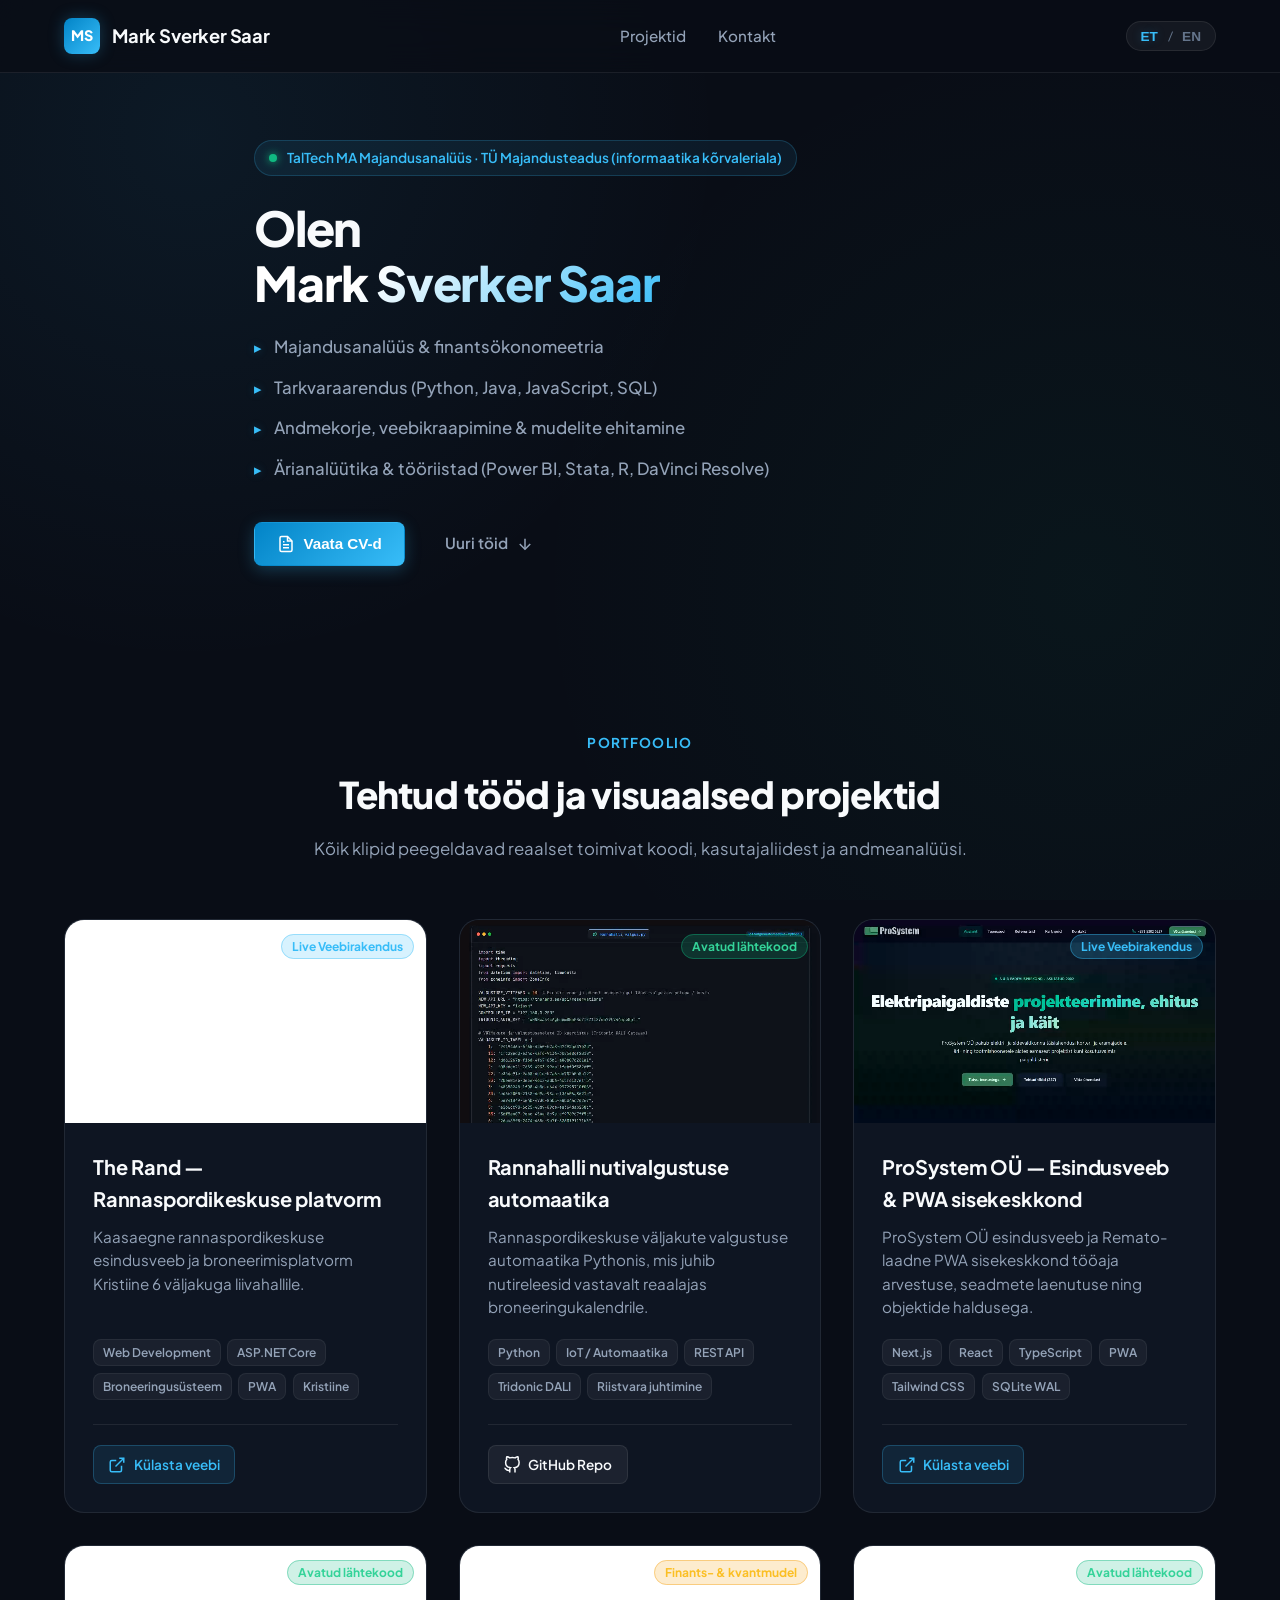
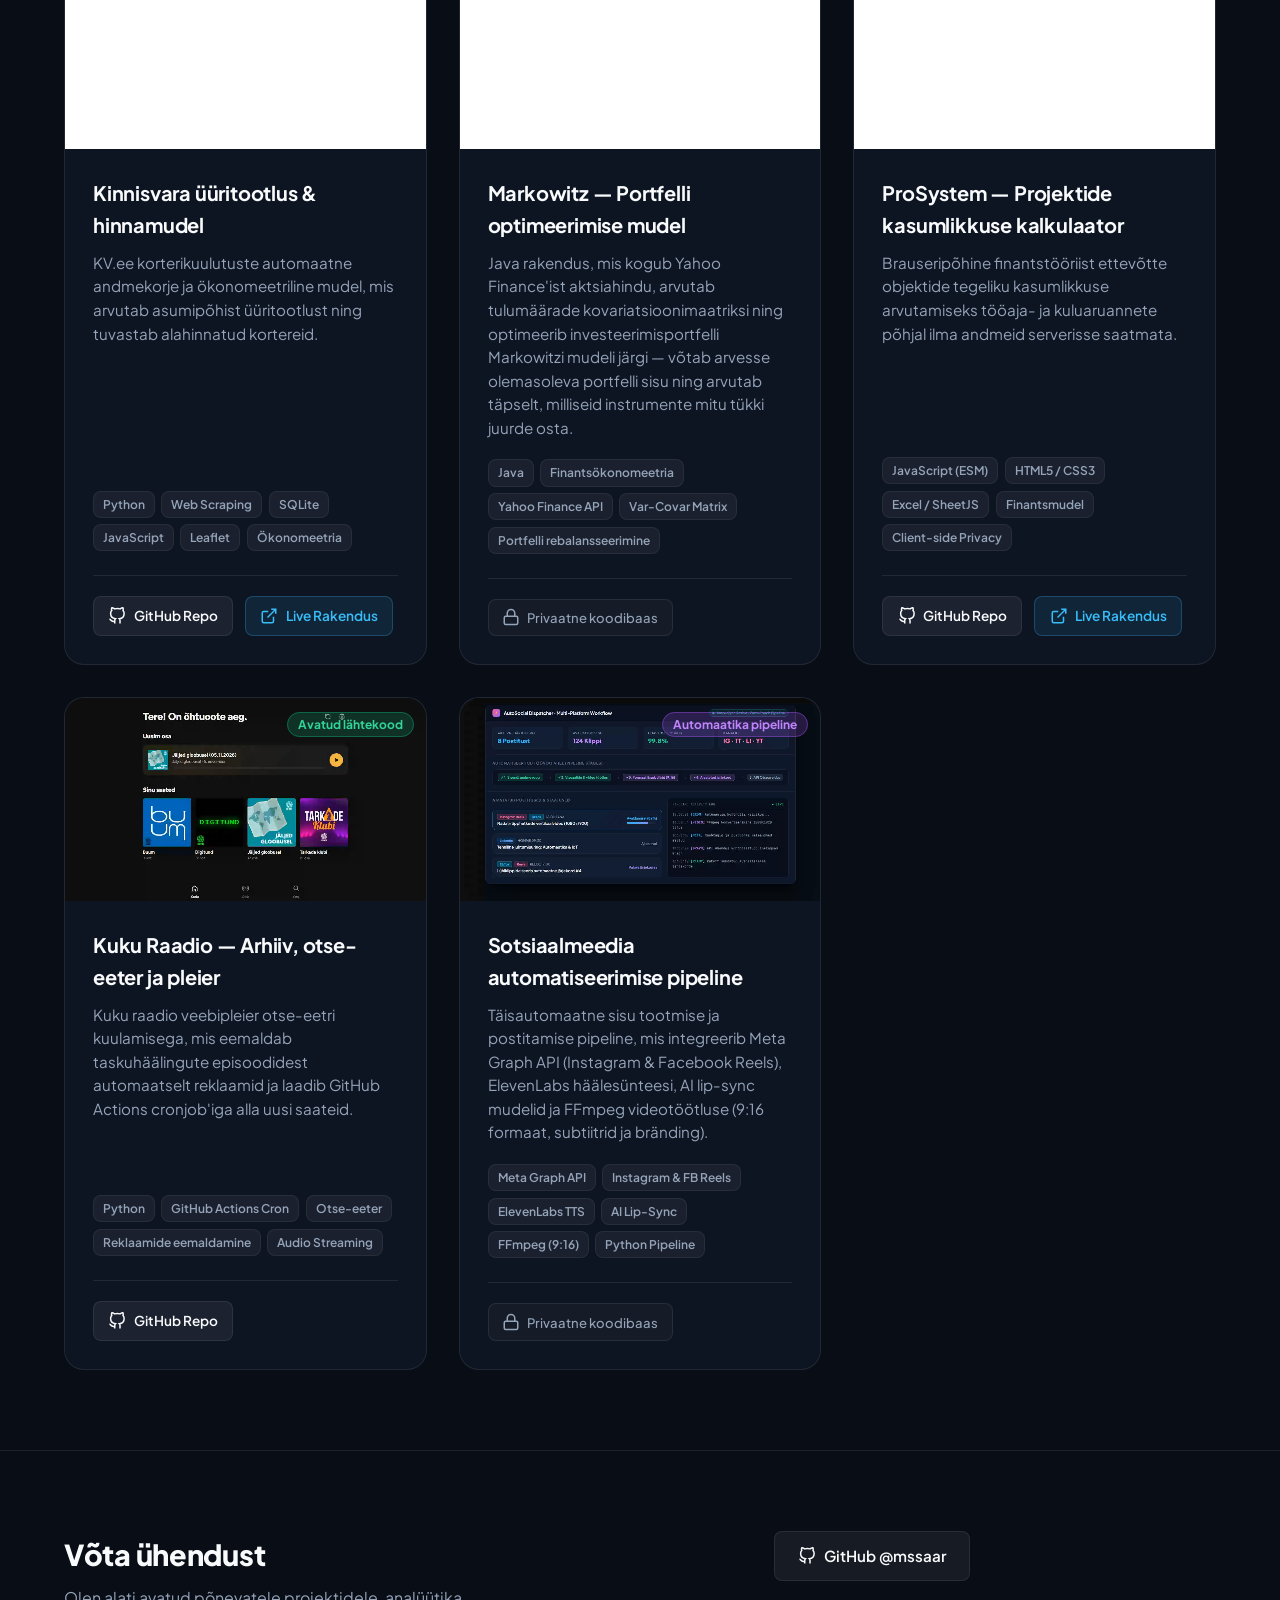
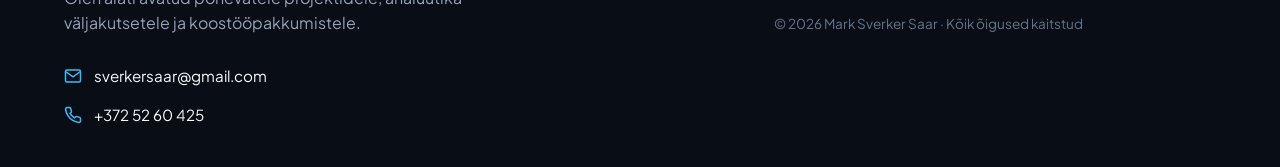
==== commit 78bc972d: "Auto-sync (DESKTOP-F1CBJS8 2026-11-05 17:14)" ====
--- a/index.html
+++ b/index.html
@@ -234,26 +234,26 @@
               <source src="assets/videos/markowitz_portfolio.mp4" type="video/mp4">
             </video>
             <div class="media-overlay">
-              <span class="badge badge-public" data-i18n="badgePublic">Avatud lähtekood</span>
+              <span class="badge badge-private" data-i18n="badgeQuantModel">Finants- & kvantmudel</span>
             </div>
           </div>
           <div class="project-body">
             <h3 class="project-title" data-i18n="pMarkowitzTitle">Markowitz — Portfelli optimeerimise mudel</h3>
             <p class="project-desc" data-i18n="pMarkowitzDesc">
-              Java rakendus, mis kogub Yahoo Finance'ist aktsiahindu, arvutab tulumäärade kovariatsioonimaatriksi ning optimeerib investeerimisportfelli Markowitzi mudeli järgi.
+              Java rakendus, mis kogub Yahoo Finance'ist aktsiahindu, arvutab tulumäärade kovariatsioonimaatriksi ning optimeerib investeerimisportfelli Markowitzi mudeli järgi — võtab arvesse olemasoleva portfelli sisu ning arvutab täpselt, milliseid instrumente mitu tükki juurde osta.
             </p>
             <div class="tech-stack">
               <span class="tech-pill">Java</span>
               <span class="tech-pill">Finantsökonomeetria</span>
-              <span class="tech-pill">Yahoo Finance</span>
+              <span class="tech-pill">Yahoo Finance API</span>
               <span class="tech-pill">Var-Covar Matrix</span>
-              <span class="tech-pill">Portfelli optimeerimine</span>
-            </div>
-            <div class="project-links">
-              <a href="https://github.com/mssaar/Markowitz-Portfolio" target="_blank" rel="noopener noreferrer" class="card-btn card-btn-primary">
-                <svg class="icon" viewBox="0 0 24 24" fill="none" stroke="currentColor" stroke-width="2"><path d="M9 19c-5 1.5-5-2.5-7-3m14 6v-3.87a3.37 3.37 0 0 0-.94-2.61c3.14-.35 6.44-1.54 6.44-7A5.44 5.44 0 0 0 20 4.77 5.07 5.07 0 0 0 19.91 1S18.73.65 16 2.48a13.38 13.38 0 0 0-7 0C6.27.65 5.09 1 5.09 1A5.07 5.07 0 0 0 5 4.77a5.44 5.44 0 0 0-1.5 3.78c0 5.42 3.3 6.61 6.44 7A3.37 3.37 0 0 0 9 18.13V22"></path></svg>
-                <span>GitHub Repo</span>
-              </a>
+              <span class="tech-pill">Portfelli rebalansseerimine</span>
+            </div>
+            <div class="project-links">
+              <span class="card-tag-note">
+                <svg class="icon" viewBox="0 0 24 24" fill="none" stroke="currentColor" stroke-width="2"><rect x="3" y="11" width="18" height="11" rx="2" ry="2"></rect><path d="M7 11V7a5 5 0 0 1 10 0v4"></path></svg>
+                <span data-i18n="lblProprietary">Privaatne koodibaas</span>
+              </span>
             </div>
           </div>
         </article>
@@ -334,26 +334,27 @@
               <source src="assets/videos/autom_sots.mp4" type="video/mp4">
             </video>
             <div class="media-overlay">
-              <span class="badge badge-public" data-i18n="badgePublic">Avatud lähtekood</span>
-            </div>
-          </div>
-          <div class="project-body">
-            <h3 class="project-title" data-i18n="pAutomSotsTitle">Sotsiaalmeedia automatiseerimise töövoog</h3>
+              <span class="badge badge-purple" data-i18n="badgeAutoPipeline">Automaatika pipeline</span>
+            </div>
+          </div>
+          <div class="project-body">
+            <h3 class="project-title" data-i18n="pAutomSotsTitle">Sotsiaalmeedia automatiseerimise pipeline</h3>
             <p class="project-desc" data-i18n="pAutomSotsDesc">
-              Mitmeplatvormiline sotsiaalmeedia postituste ajastamise, formaatide kohandamise ja automaatse avaldamise töövoog.
-            </p>
-            <div class="tech-stack">
-              <span class="tech-pill">Python</span>
-              <span class="tech-pill">API Integratsioon</span>
-              <span class="tech-pill">Töövoo automaatika</span>
-              <span class="tech-pill">FFmpeg / Video</span>
-              <span class="tech-pill">Multi-Platform</span>
-            </div>
-            <div class="project-links">
-              <a href="https://github.com/mssaar/Autom-sots.meedia" target="_blank" rel="noopener noreferrer" class="card-btn card-btn-primary">
-                <svg class="icon" viewBox="0 0 24 24" fill="none" stroke="currentColor" stroke-width="2"><path d="M9 19c-5 1.5-5-2.5-7-3m14 6v-3.87a3.37 3.37 0 0 0-.94-2.61c3.14-.35 6.44-1.54 6.44-7A5.44 5.44 0 0 0 20 4.77 5.07 5.07 0 0 0 19.91 1S18.73.65 16 2.48a13.38 13.38 0 0 0-7 0C6.27.65 5.09 1 5.09 1A5.07 5.07 0 0 0 5 4.77a5.44 5.44 0 0 0-1.5 3.78c0 5.42 3.3 6.61 6.44 7A3.37 3.37 0 0 0 9 18.13V22"></path></svg>
-                <span>GitHub Repo</span>
-              </a>
+              Täisautomaatne sisu tootmise ja postitamise pipeline, mis integreerib Meta Graph API (Instagram & Facebook Reels), ElevenLabs häälesünteesi, AI lip-sync mudelid ja FFmpeg videotöötluse (9:16 formaat, subtiitrid ja bränding).
+            </p>
+            <div class="tech-stack">
+              <span class="tech-pill">Meta Graph API</span>
+              <span class="tech-pill">Instagram & FB Reels</span>
+              <span class="tech-pill">ElevenLabs TTS</span>
+              <span class="tech-pill">AI Lip-Sync</span>
+              <span class="tech-pill">FFmpeg (9:16)</span>
+              <span class="tech-pill">Python Pipeline</span>
+            </div>
+            <div class="project-links">
+              <span class="card-tag-note">
+                <svg class="icon" viewBox="0 0 24 24" fill="none" stroke="currentColor" stroke-width="2"><rect x="3" y="11" width="18" height="11" rx="2" ry="2"></rect><path d="M7 11V7a5 5 0 0 1 10 0v4"></path></svg>
+                <span data-i18n="lblProprietary">Privaatne koodibaas</span>
+              </span>
             </div>
           </div>
         </article>
--- a/style.css
+++ b/style.css
@@ -582,6 +582,25 @@
   border: 1px solid rgba(245, 158, 11, 0.4);
 }
 
+.badge-purple {
+  background: rgba(168, 85, 247, 0.2);
+  color: #c084fc;
+  border: 1px solid rgba(168, 85, 247, 0.4);
+}
+
+.card-tag-note {
+  display: inline-flex;
+  align-items: center;
+  gap: 0.45rem;
+  font-size: 0.82rem;
+  color: var(--text-muted);
+  font-weight: 500;
+  padding: 0.45rem 0.85rem;
+  background: rgba(255, 255, 255, 0.03);
+  border: 1px solid rgba(255, 255, 255, 0.08);
+  border-radius: var(--radius-sm);
+}
+
 .project-body {
   padding: 1.75rem;
   display: flex;
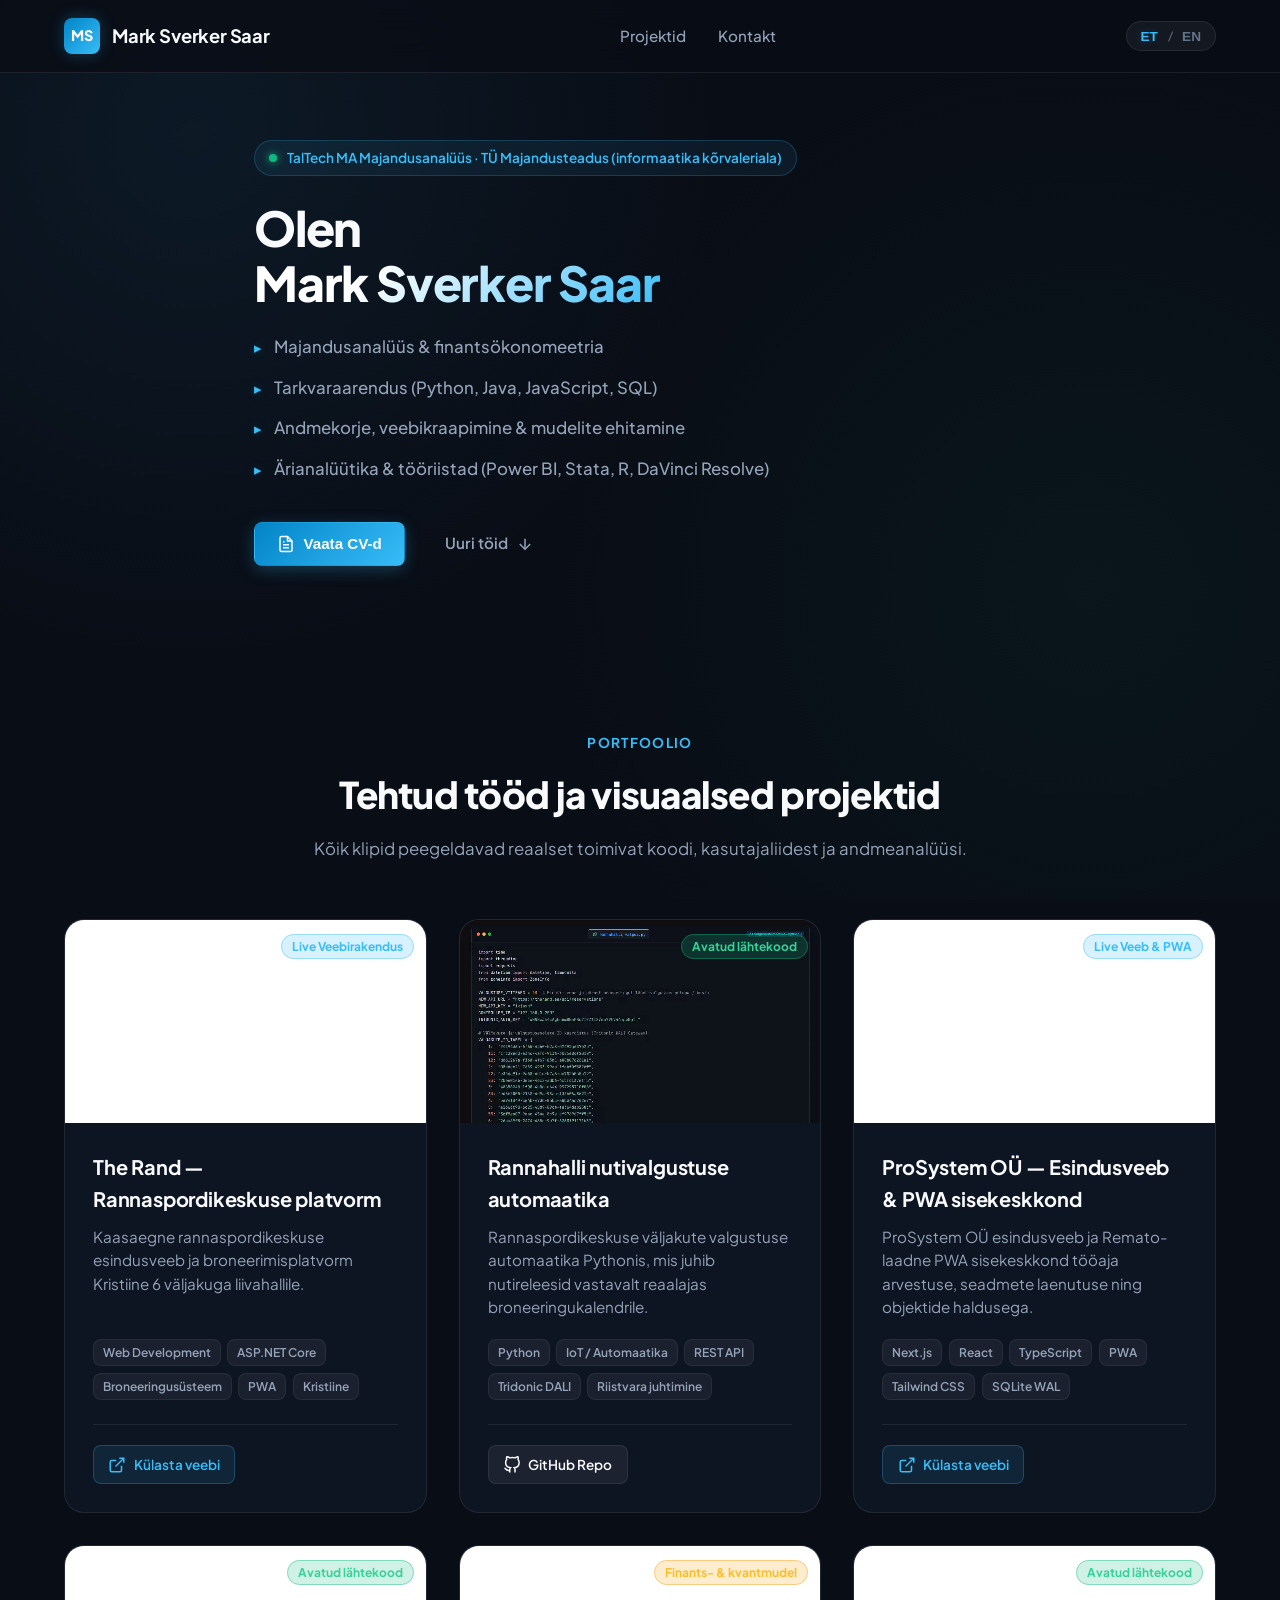
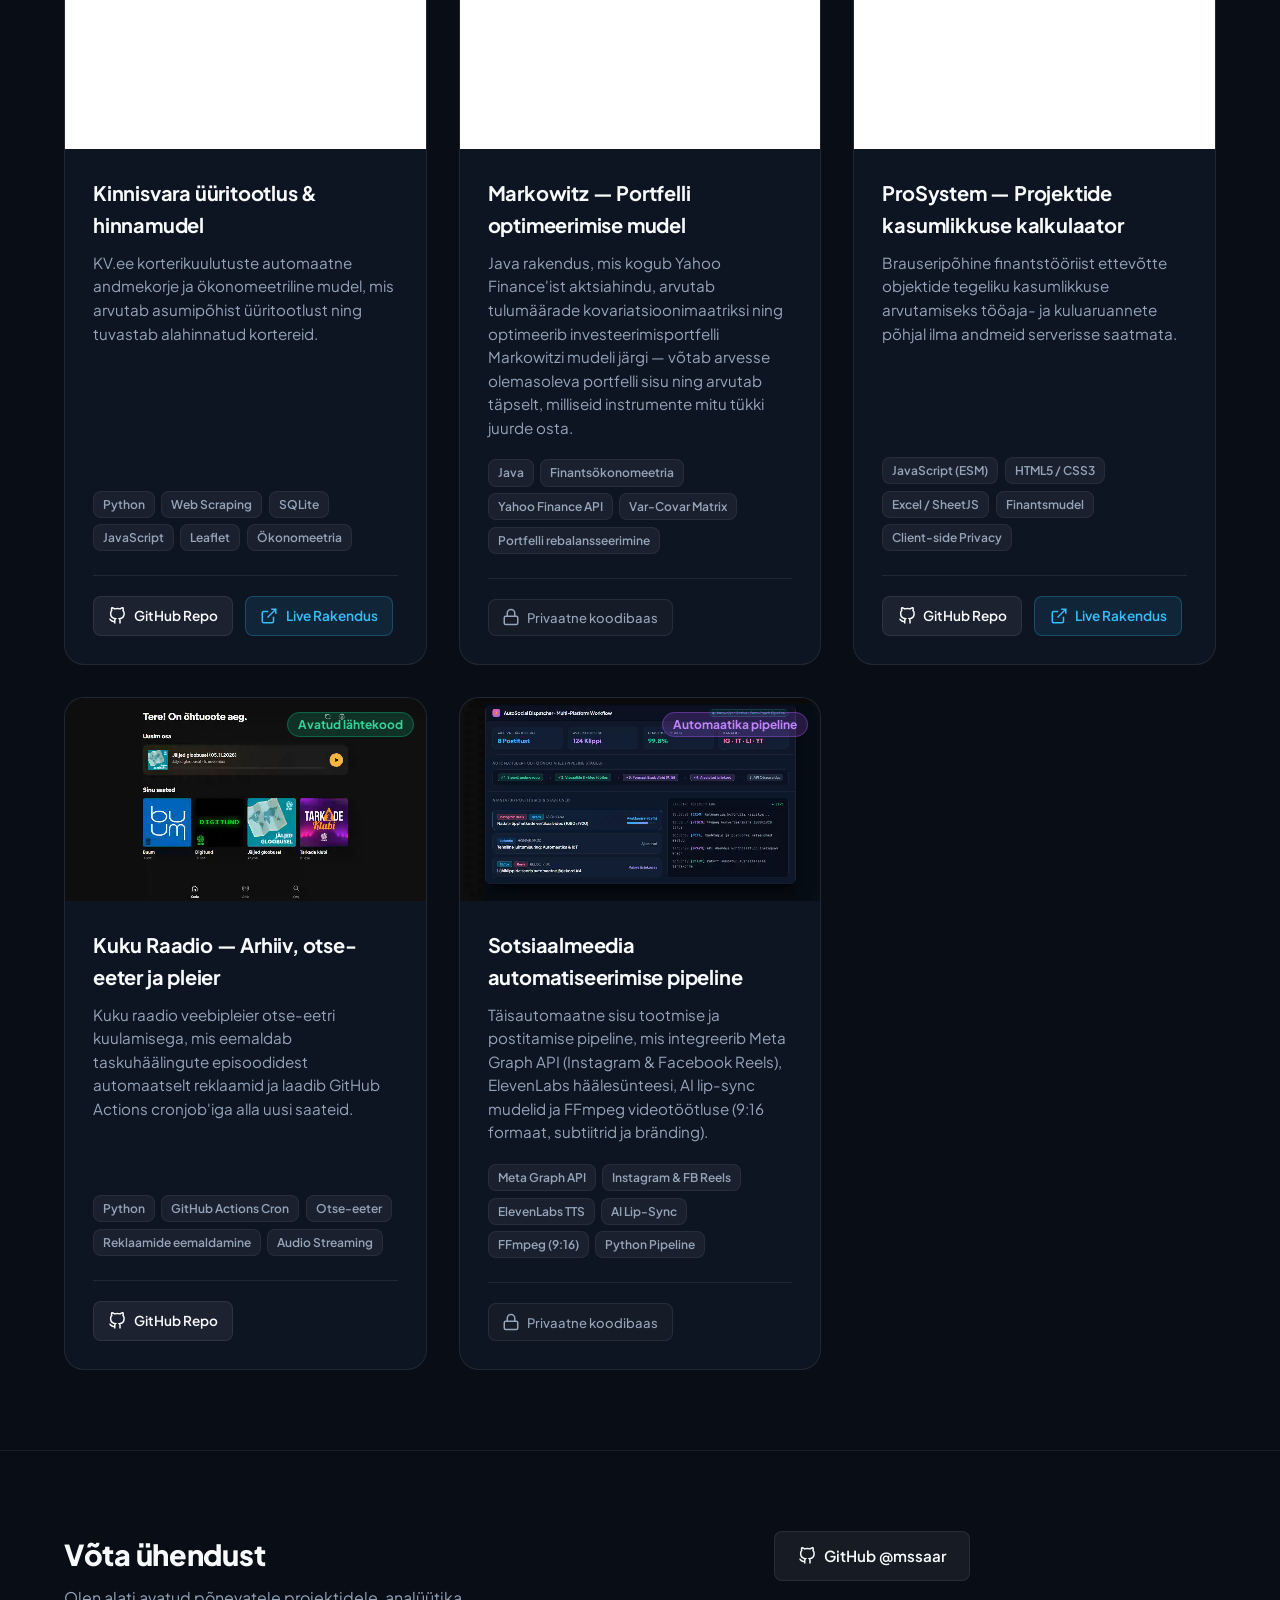
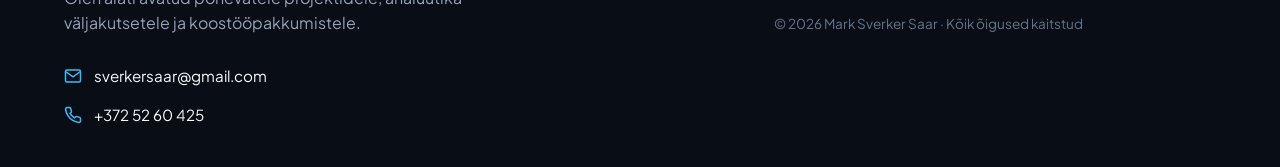
==== commit 7f92f928: "feat: täpsustatud avatud vs suletud koodi märgendid, sotsiaalmeedia API-d ja Markowitzi portfelli si" ====
--- a/index.html
+++ b/index.html
@@ -164,7 +164,7 @@
               <source src="assets/videos/prosystem_ee.mp4" type="video/mp4">
             </video>
             <div class="media-overlay">
-              <span class="badge badge-live" data-i18n="badgeLiveApp">Live Veeb & PWA</span>
+              <span class="badge badge-live" data-i18n="badgeLiveWebPwa">Live Veeb & PWA</span>
             </div>
           </div>
           <div class="project-body">
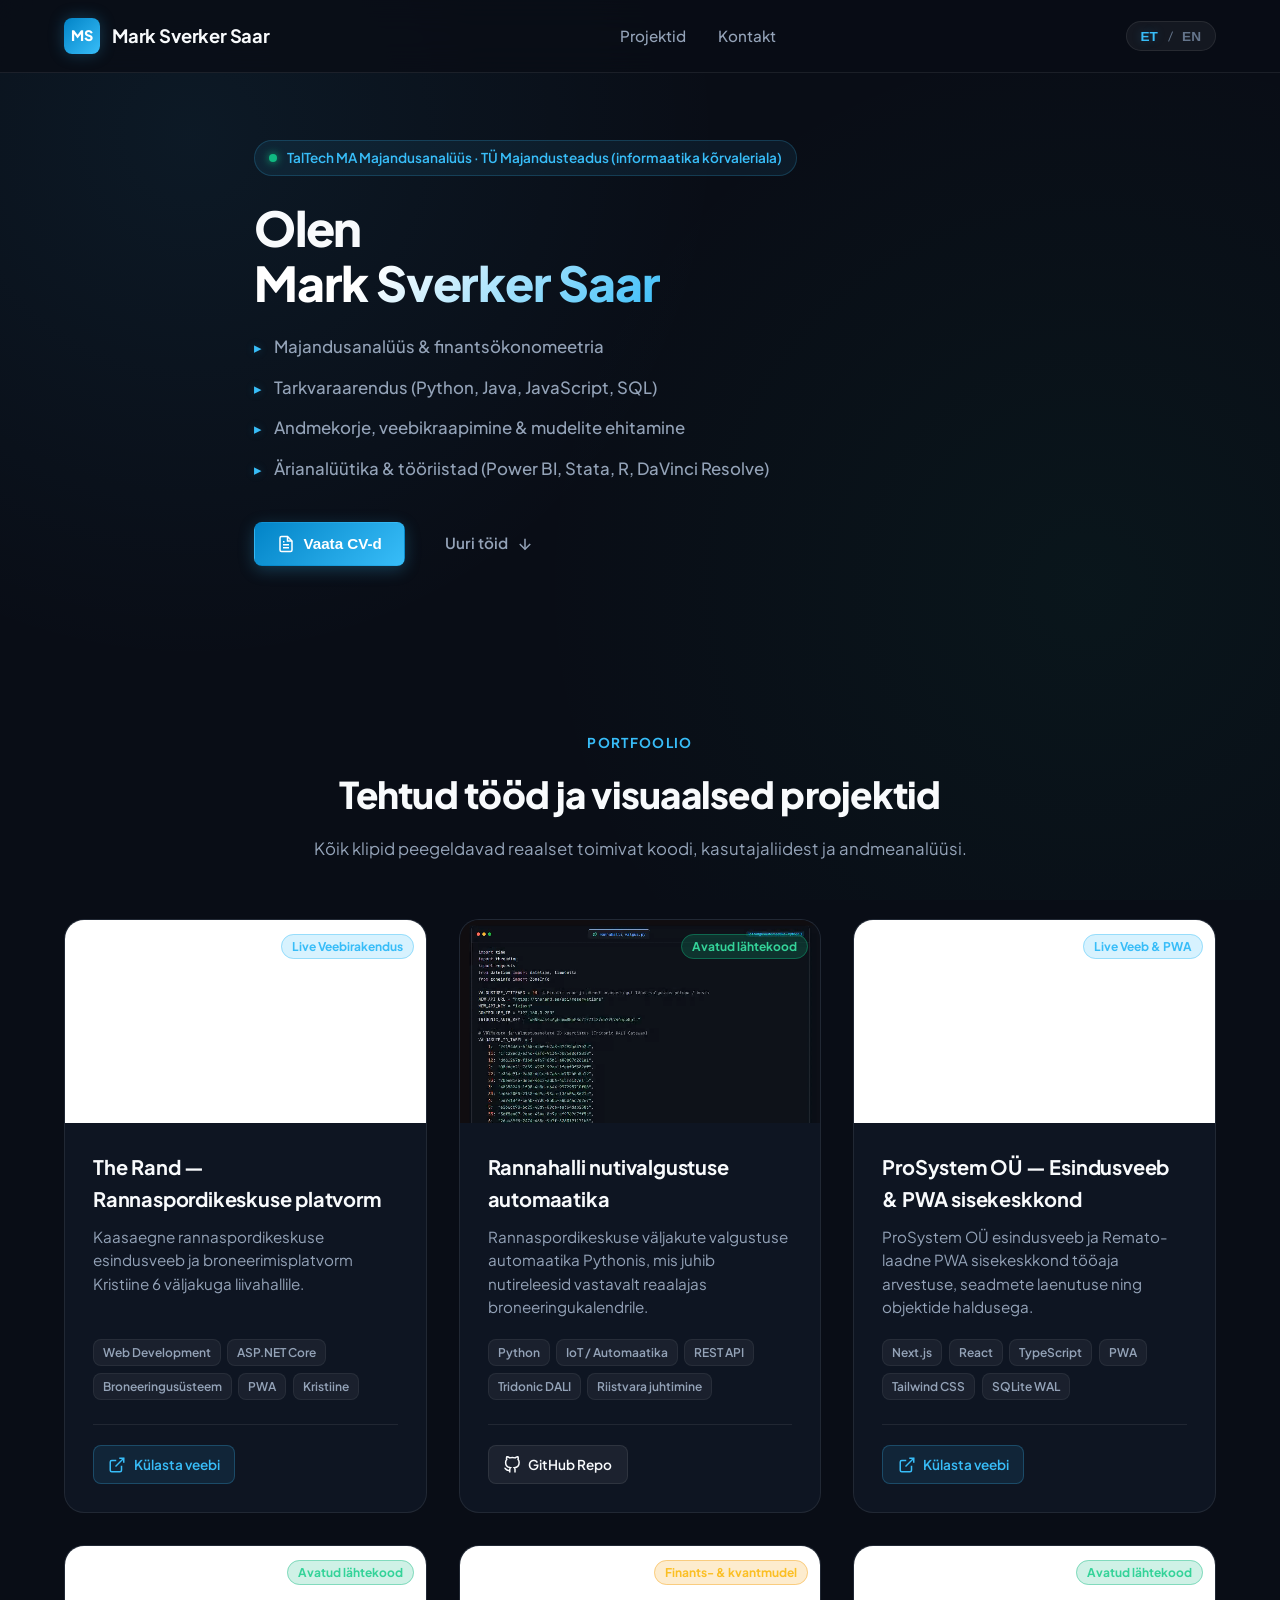
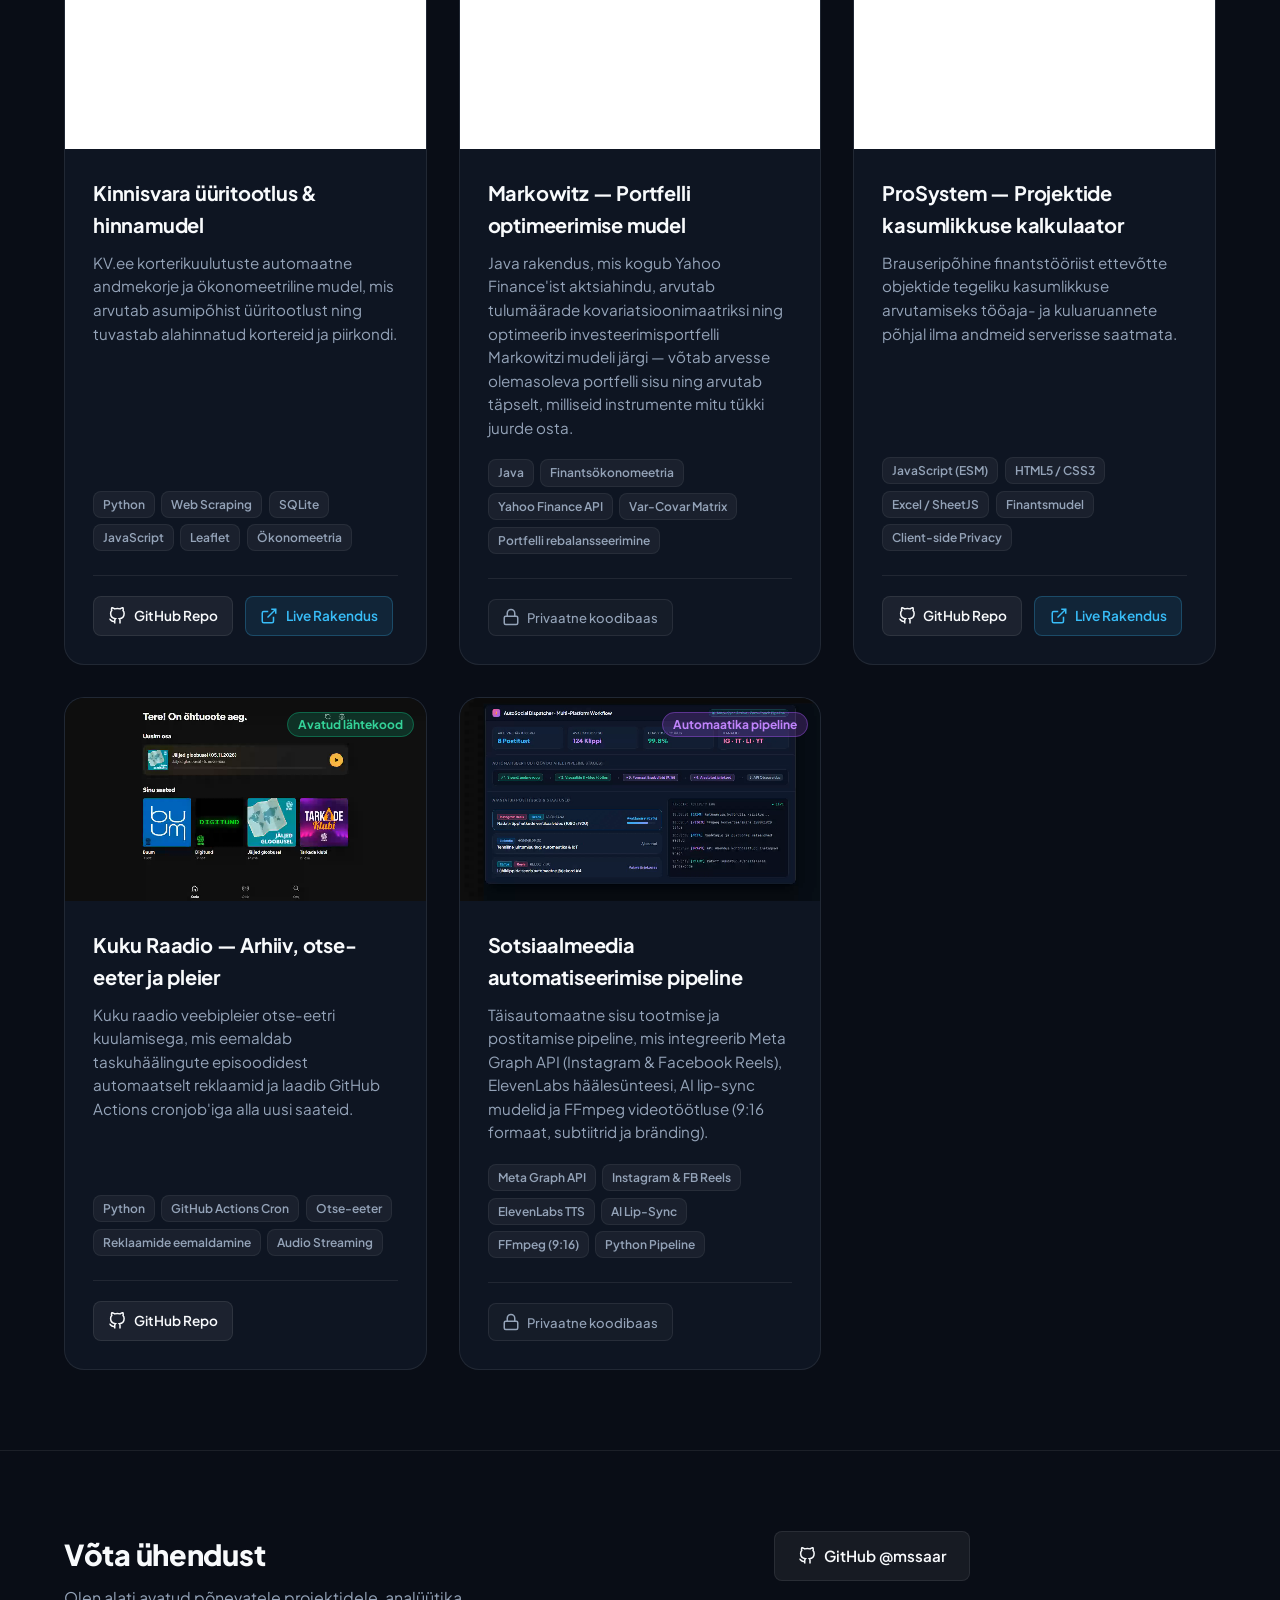
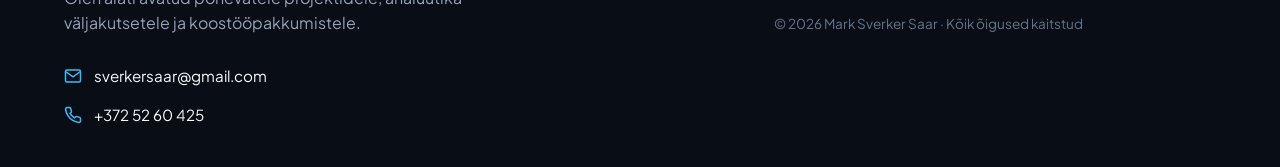
==== commit bef40d0a: "feat: lisatud portfolio veebilink (https://mssaar.github.io/CV/) eesti ja inglise CV kontaktidesse" ====
--- a/index.html
+++ b/index.html
@@ -203,7 +203,7 @@
           <div class="project-body">
             <h3 class="project-title" data-i18n="p1Title">Kinnisvara üüritootlus & hinnamudel</h3>
             <p class="project-desc" data-i18n="p1Desc">
-              KV.ee korterikuulutuste automaatne andmekorje ja ökonomeetriline mudel, mis arvutab asumipõhist üüritootlust ning tuvastab alahinnatud kortereid.
+              KV.ee korterikuulutuste automaatne andmekorje ja ökonomeetriline mudel, mis arvutab asumipõhist üüritootlust ning tuvastab alahinnatud kortereid ja piirkondi.
             </p>
             <div class="tech-stack">
               <span class="tech-pill">Python</span>
